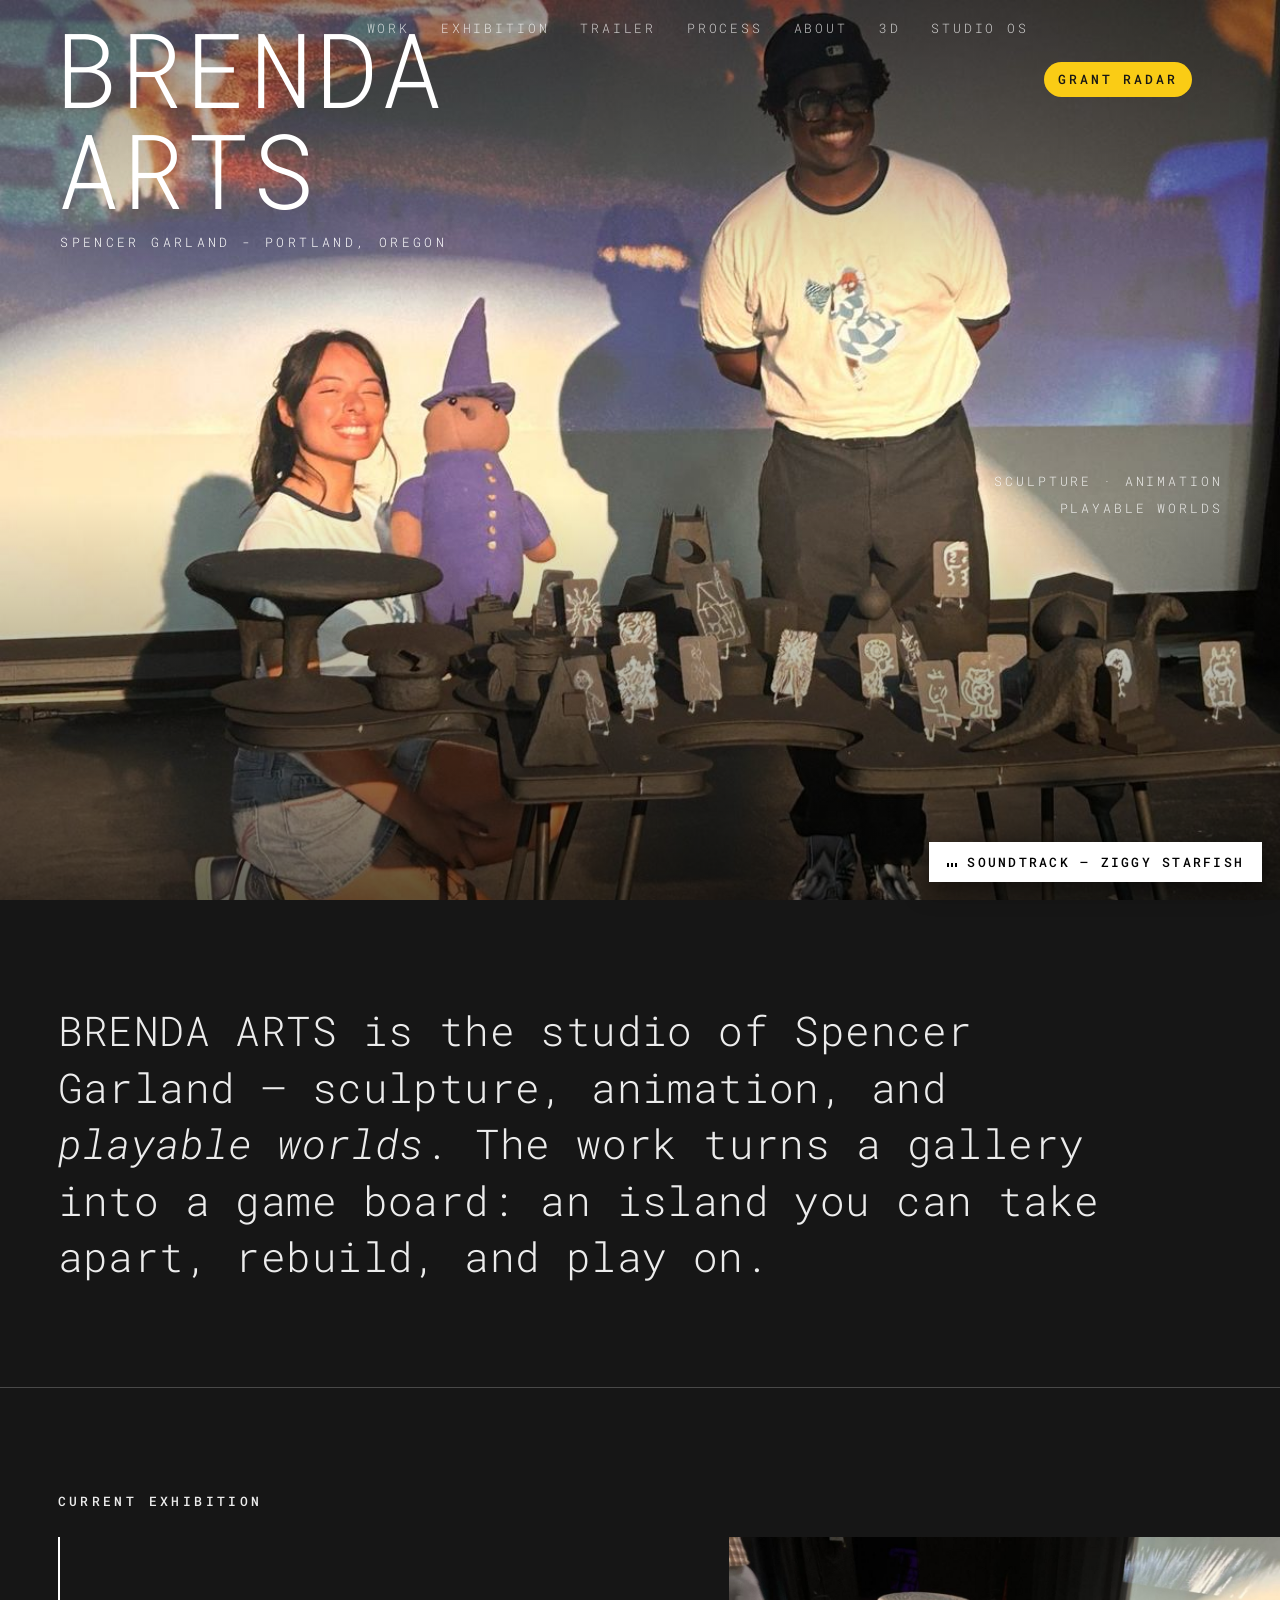
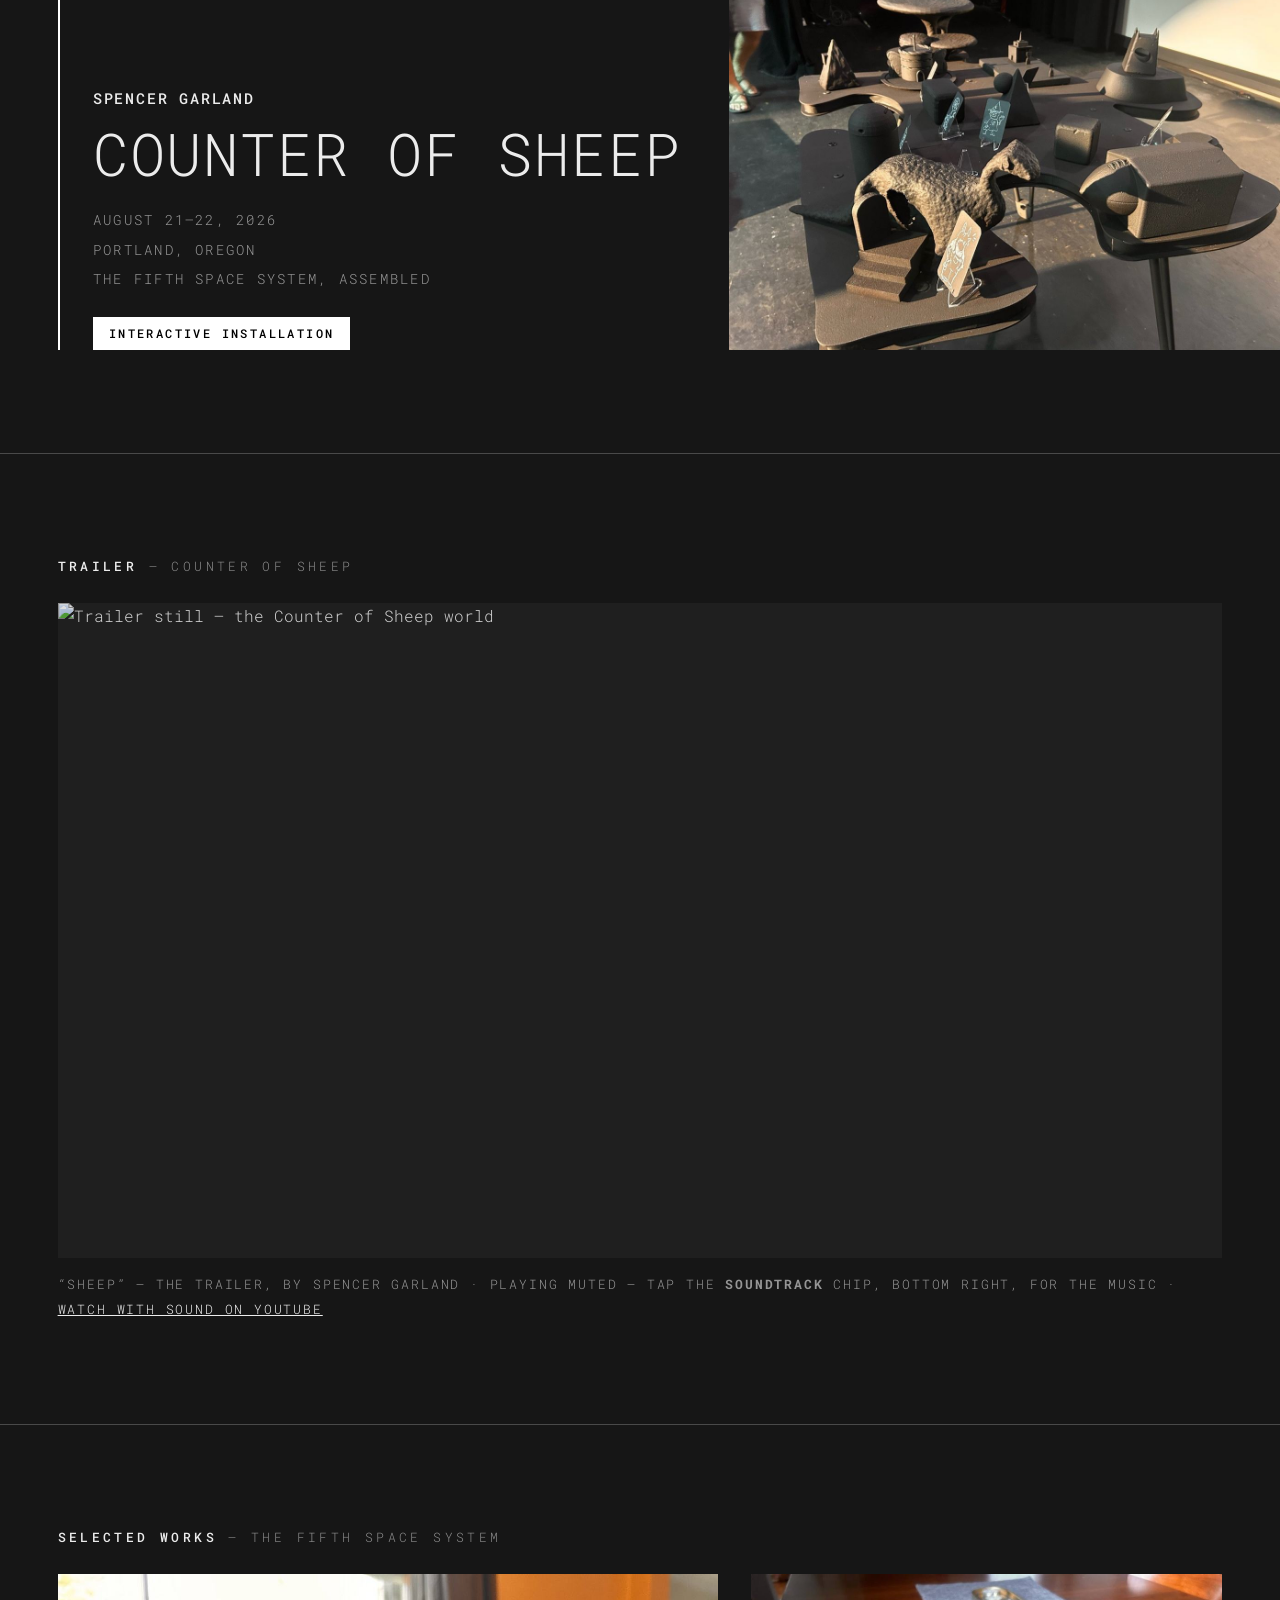
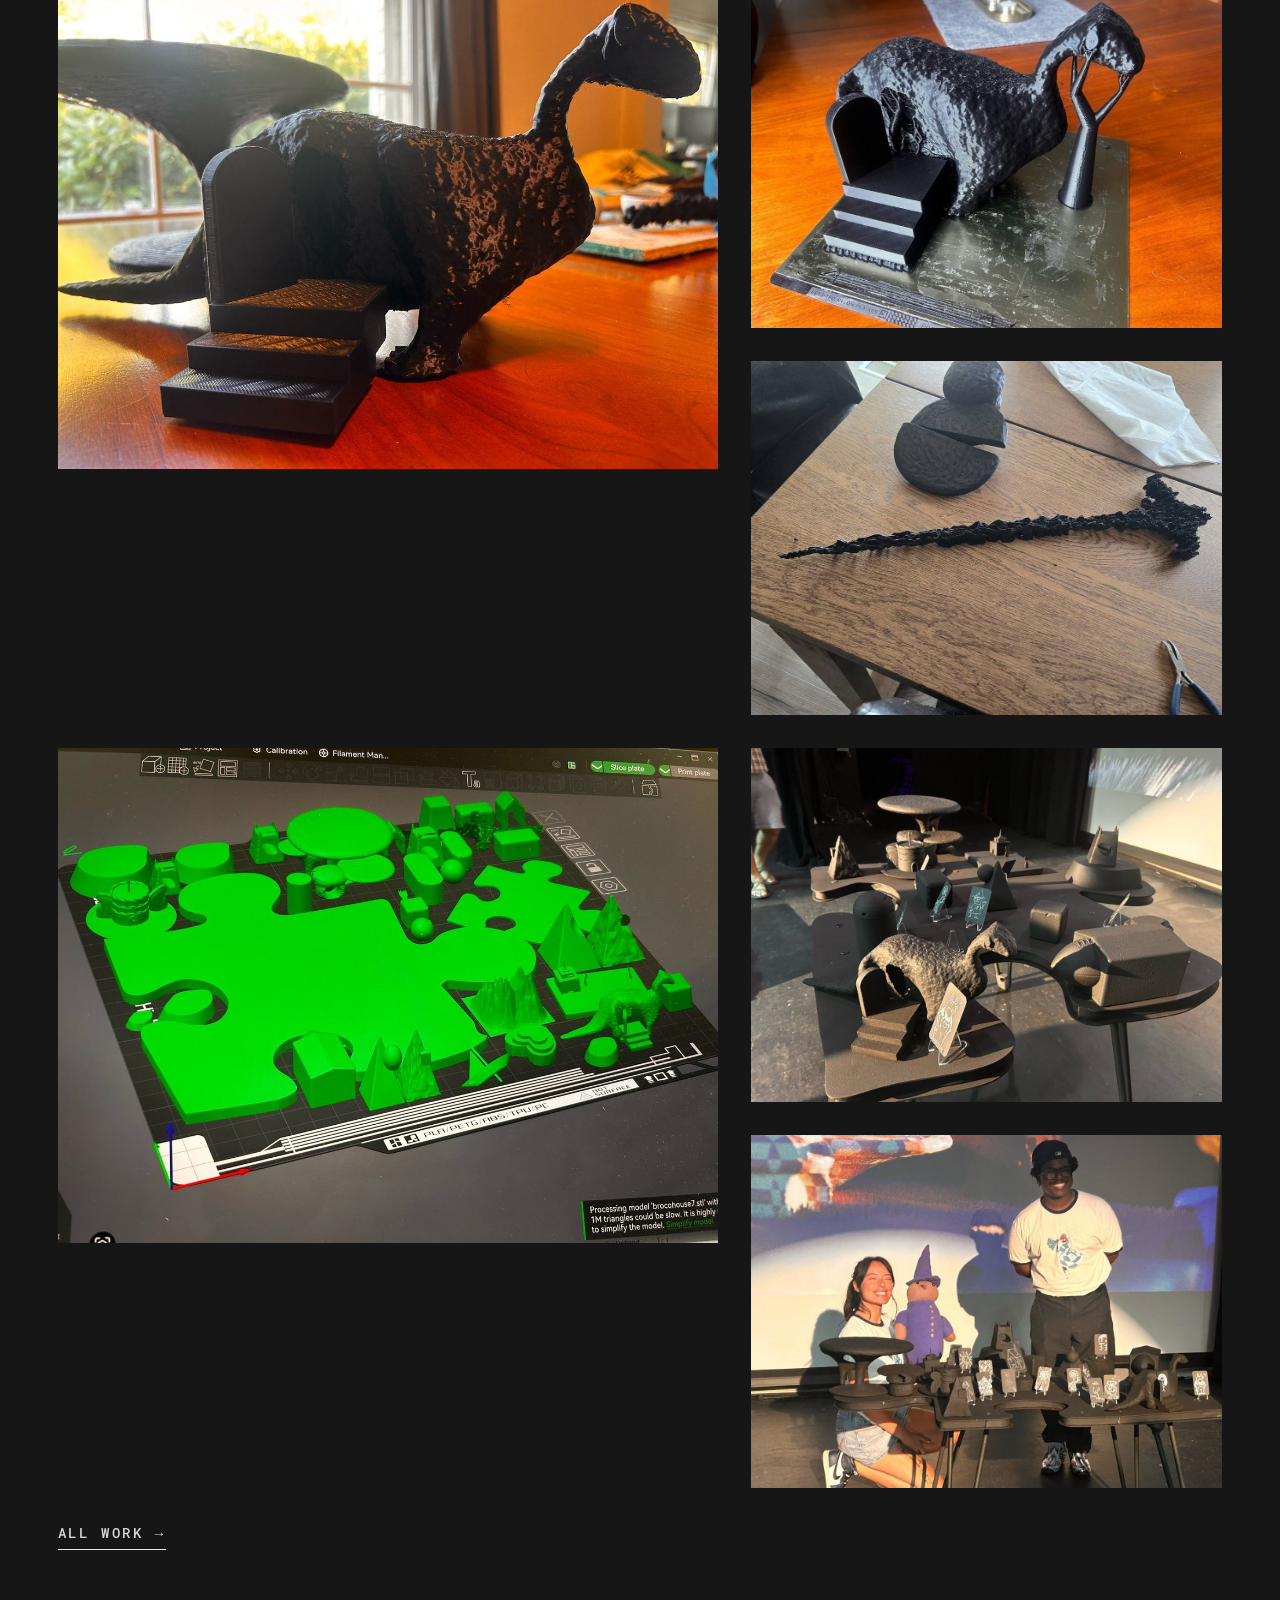
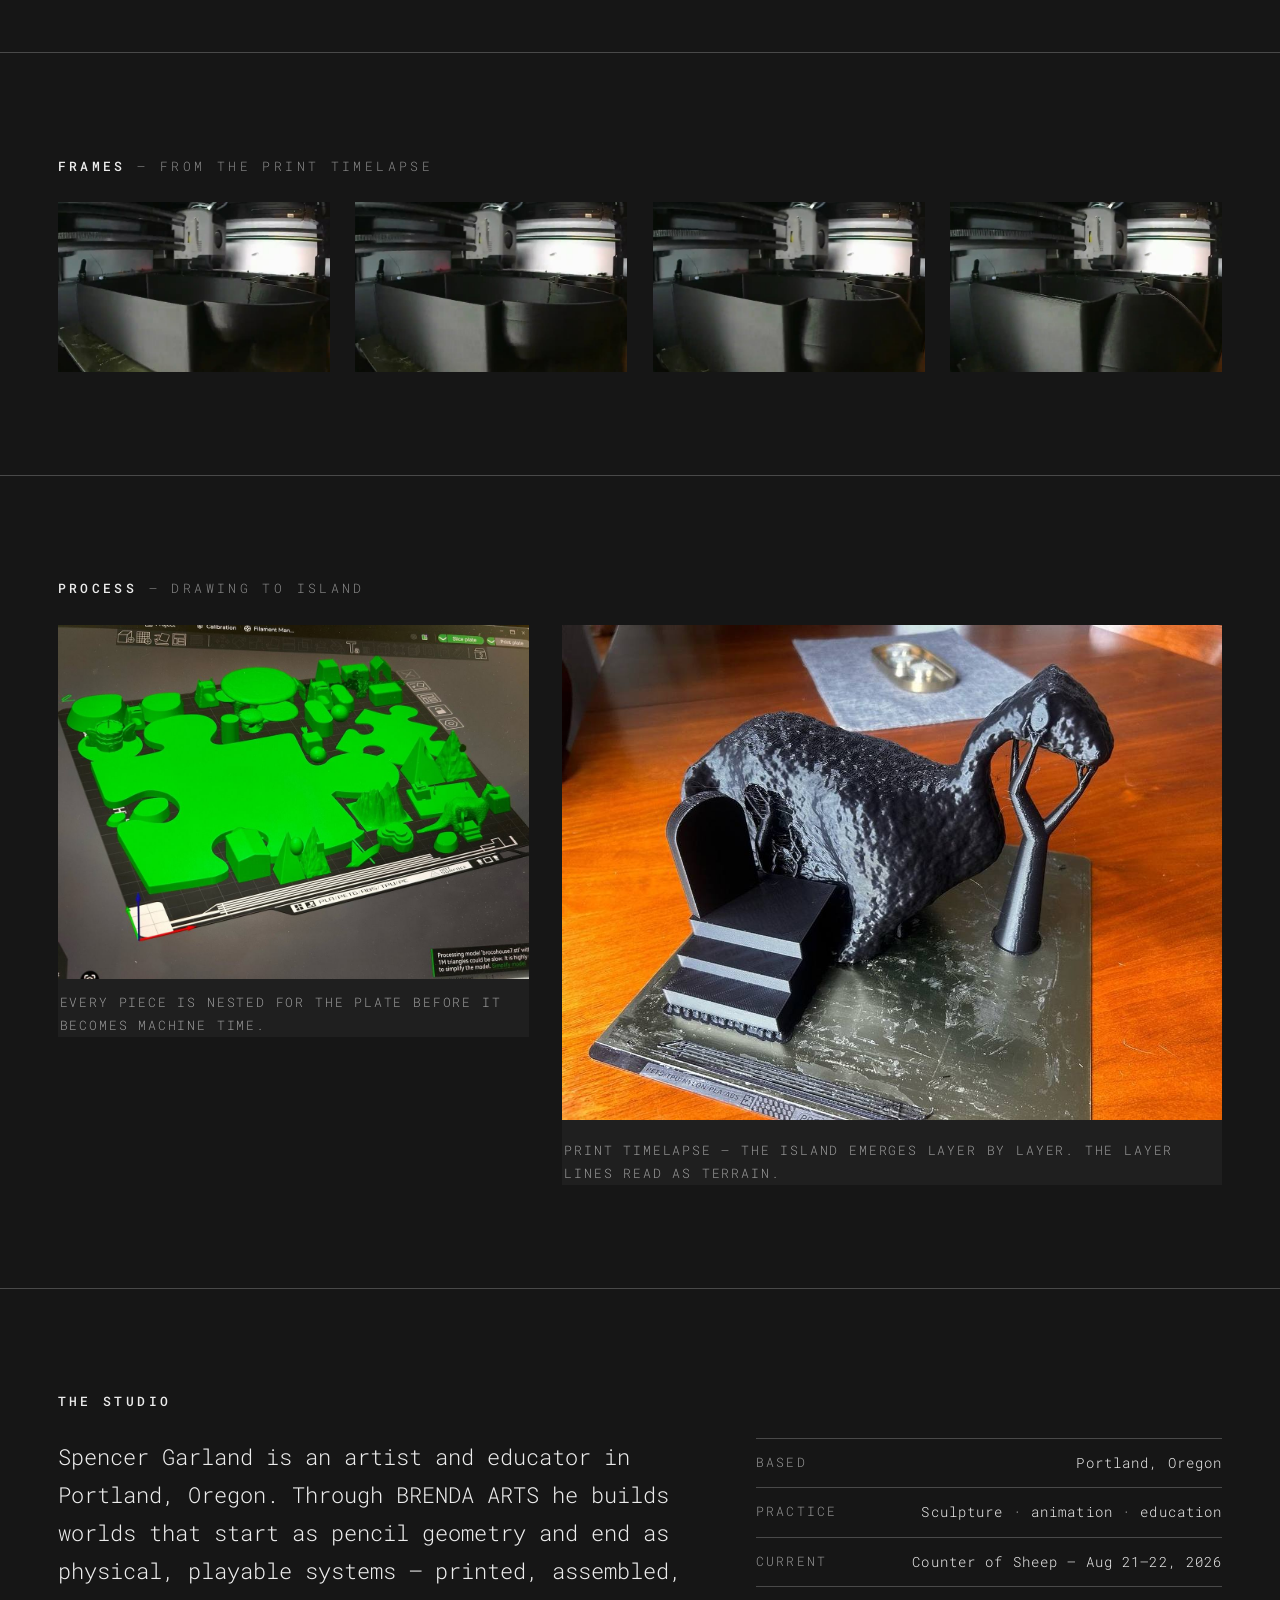
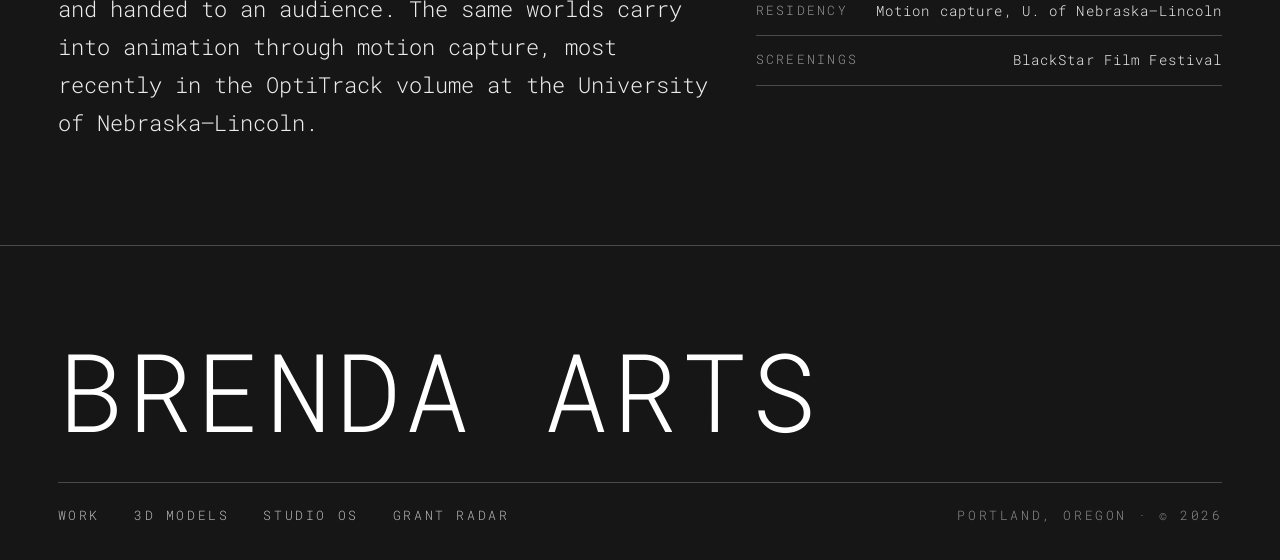
==== index.html @ a4347695 "BRENDA ARTS public site (built from brenda-arts grant-radar @ de24c44)" ====
<!doctype html>
<html lang="en">
<head>
<meta name="robots" content="noindex, nofollow" />
<meta charset="utf-8" />
<meta name="viewport" content="width=device-width, initial-scale=1, viewport-fit=cover" />
<title>BRENDA ARTS — Spencer Garland</title>
<meta name="description" content="BRENDA ARTS is the studio of Portland artist Spencer Garland — sculpture, animation, and playable worlds. Current exhibition: Counter of Sheep." />
<meta name="theme-color" content="#161616" />
<link rel="preconnect" href="https://fonts.googleapis.com" />
<link rel="preconnect" href="https://fonts.gstatic.com" crossorigin />
<link href="https://fonts.googleapis.com/css2?family=Roboto+Mono:wght@300;500&display=swap" rel="stylesheet" />
<style>
  :root{
    --bg:#161616; --panel:#1f1f1f; --ink:rgba(255,255,255,.92); --ink2:rgba(255,255,255,.55);
    --gray:#8a8a8a; --white:#fff;
    --rule:1px solid rgba(255,255,255,.22);
    --pad:clamp(20px,4.5vw,64px);
  }
  *{box-sizing:border-box;margin:0;padding:0}
  html{scroll-behavior:smooth;-webkit-text-size-adjust:100%}
  html,body{max-width:100%;overflow-x:hidden}
  body{background:var(--bg);color:var(--ink);
       font-family:"Roboto Mono",ui-monospace,SFMono-Regular,Menlo,monospace;font-weight:300;line-height:1.6;
       -webkit-font-smoothing:antialiased;overflow-wrap:break-word;
       animation:pagein .25s ease-in}
  @keyframes pagein{from{opacity:0}to{opacity:1}}
  ::selection{background:#fff;color:#000}
  img{display:block;max-width:100%}
  a{color:inherit}

  .skip{position:absolute;left:-999px;top:0;background:#fff;color:#000;padding:8px 14px;z-index:200}
  .skip:focus{left:8px;top:8px}

  /* ---- nav: links only, right-aligned (the masthead carries the name) ---- */
  nav{position:fixed;top:0;left:0;right:0;z-index:100;
      display:flex;align-items:baseline;justify-content:flex-end;gap:clamp(14px,2.4vw,34px);
      padding:18px var(--pad);color:#fff}
  nav a{color:#fff}
  nav a.lnk{font-size:13px;font-weight:300;letter-spacing:.22em;text-transform:uppercase;
            text-decoration:none;opacity:.75;transition:opacity .18s ease;
            mix-blend-mode:difference}
  nav a.lnk:hover{opacity:1}
  /* Grant Radar: the one yellow action — the radar app's highlighter yellow */
  nav a.cta{mix-blend-mode:normal;background:#facc15;color:#161616;font-weight:500;
            padding:7px 14px;opacity:1;align-self:center;border-radius:999px;
            transition:transform .18s ease,background .18s ease}
  nav a.cta:hover{transform:translateY(-1px);background:#ffd84d;opacity:1}
  @media (max-width:760px){ nav{flex-wrap:wrap;row-gap:8px;justify-content:flex-start} nav a.lnk{font-size:12px} }

  /* ---- hero ---- */
  .hero{position:relative;height:max(100svh,560px);overflow:hidden;background:#161616}
  .hero img{position:absolute;inset:0;width:100%;height:100%;object-fit:cover;object-position:center top}
  .hero::after{content:"";position:absolute;inset:0;
               background:linear-gradient(180deg,rgba(0,0,0,.42),transparent 34%,transparent 55%,rgba(0,0,0,.62))}
  .hero .mast{position:absolute;top:calc(clamp(20px,3.5vh,40px) - 6px);left:calc(clamp(12px,2vw,28px) + 1.5vw);z-index:2;color:#fff}
  .hero h1{font-weight:300;text-transform:uppercase;
           font-size:clamp(33px,8.1vw,129px);line-height:1;letter-spacing:.03em}
  .hero h1 span{display:block}
  .hero h1 span:nth-child(1){position:relative;left:10px;top:-10px}
  .hero h1 span:nth-child(2){position:relative;left:12px;top:-12px}
  .hero .kick{margin-top:11px;color:#fff;position:relative;left:1.2vw;top:-12px;
              font-size:13px;font-weight:300;letter-spacing:.26em;text-transform:uppercase}
  @media (max-width:760px){ .hero .mast{top:132px} }
  .hero .sub{position:absolute;right:var(--pad);left:calc(var(--pad) + 8vw);top:clamp(380px,52vh,640px);z-index:2;color:#fff;text-align:right;
             font-size:13px;font-weight:300;letter-spacing:.22em;text-transform:uppercase;opacity:.85;line-height:2.1}
  /* Brandon's layout pass (editor exports, baked Sep 23) - responsive:
       offsets converted to vw/vh so the arrangement scales with the
       window instead of freezing at the editing width. */
  @media (min-width:761px){
    /* Brandon pass #2 intent: one tight right-aligned cluster, no
       spread, no big gap. Natural flex packing — cannot overlap at
       any width. Literal per-link drag offsets would have converged
       the tabs into each other on screens narrower than the editing
       window, so the intent is expressed structurally instead. */
    nav a.lnk:nth-of-type(8){position:relative;top:44px;right:1.2vw;margin-right:1.2vw}
    nav{row-gap:10px}
  }

  main{display:block}
  section{padding:clamp(56px,8vw,110px) var(--pad);border-top:var(--rule)}
  section:first-of-type{border-top:none}
  .kicker{font-size:13px;font-weight:300;letter-spacing:.26em;text-transform:uppercase;color:var(--gray);margin-bottom:26px}
  .kicker b{color:var(--ink);font-weight:500}

  /* ---- statement ---- */
  .statement{max-width:1050px}
  p.statement{font-weight:300;
               font-size:clamp(23px,3.2vw,42px);line-height:1.38;letter-spacing:.01em;color:var(--ink)}
  .statement p em{font-style:normal;font-weight:500}

  /* ---- exhibition card: type left, image bleeding right, white spine ---- */
  .exh{display:grid;grid-template-columns:6fr 5fr;gap:clamp(24px,3.5vw,56px);
       border-left:2px solid #fff;padding-left:clamp(18px,2.6vw,40px);align-items:end}
  .exh .who{font-size:15px;font-weight:500;letter-spacing:.12em;text-transform:uppercase}
  .exh .ttl{font-weight:300;text-transform:uppercase;font-size:clamp(32px,4.6vw,66px);
            line-height:1.08;letter-spacing:.03em;margin:12px 0 20px}
  .exh .meta{font-size:14px;letter-spacing:.16em;text-transform:uppercase;color:var(--ink2);line-height:2.1}
  .exh .tag{display:inline-block;background:#fff;color:#000;font-size:12px;font-weight:500;
            letter-spacing:.2em;text-transform:uppercase;padding:7px 16px;margin-top:24px}
  .exh figure{margin-right:calc(-1 * var(--pad))}
  .exh img{width:100%;height:100%;max-height:520px;object-fit:cover}
  @media (max-width:840px){ .exh{grid-template-columns:1fr} .exh figure{margin-right:calc(-1 * var(--pad))} }

  /* ---- selected works: asymmetric editorial grid ---- */
  .works{display:grid;grid-template-columns:7fr 5fr;gap:clamp(18px,2.6vw,36px);align-items:start}
  .works .stack{display:grid;gap:clamp(18px,2.6vw,36px)}
  @media (max-width:840px){ .works{grid-template-columns:1fr} }
  .art{position:relative;overflow:hidden;background:var(--panel);cursor:pointer}
  .art img{width:100%;height:100%;object-fit:cover;transition:opacity .25s ease,transform .35s ease}
  .art .cap{position:absolute;inset:0;display:flex;flex-direction:column;justify-content:flex-end;
            padding:18px 20px;opacity:0;transition:opacity .25s ease;color:var(--ink)}
  .art .cap b{font-weight:500;font-size:16px;letter-spacing:.08em;text-transform:uppercase}
  .art .cap span{font-size:13px;letter-spacing:.18em;text-transform:uppercase;color:var(--ink2);margin-top:5px}
  .art:hover img{opacity:.18;transform:scale(1.015)}
  .art:hover .cap{opacity:1}
  .art:focus-visible{outline:1px solid #fff;outline-offset:3px}
  .more{display:inline-block;margin-top:34px;font-size:14px;font-weight:500;letter-spacing:.2em;
        text-transform:uppercase;text-decoration:none;border-bottom:1px solid #fff;padding-bottom:4px;
        transition:opacity .18s ease;opacity:.9}
  .more:hover{opacity:1}

  /* ---- scroll reveal ---- */
  [data-img-reveal]{opacity:0;transform:scale(1.02);transition:opacity .6s ease,transform .7s ease}
  [data-img-reveal].on{opacity:1;transform:scale(1)}

  /* ---- film frames strip ---- */
  .film{display:grid;grid-template-columns:repeat(4,1fr);gap:clamp(14px,2vw,26px)}
  .film .art{aspect-ratio:8/5}
  @media (max-width:840px){ .film{grid-template-columns:repeat(2,1fr)} }

  /* ---- process ---- */
  .proc{display:grid;grid-template-columns:5fr 7fr;gap:clamp(18px,2.6vw,36px);align-items:start}
  @media (max-width:840px){ .proc{grid-template-columns:1fr} }
  .proc figure{background:var(--panel)}
  .proc video,.proc img{width:100%;height:auto}
  .proc figcaption{font-size:13px;letter-spacing:.14em;text-transform:uppercase;color:var(--ink2);
                   padding:12px 2px 0;line-height:1.8}

  /* ---- about ---- */
  .about{display:grid;grid-template-columns:7fr 5fr;gap:clamp(24px,3.5vw,56px)}
  @media (max-width:840px){ .about{grid-template-columns:1fr} }
  .about .bio{font-weight:300;
              font-size:clamp(17px,1.7vw,22px);line-height:1.75;color:var(--ink)}
  .facts{list-style:none;border-top:var(--rule)}
  .facts li{display:flex;justify-content:space-between;gap:18px;padding:13px 0;border-bottom:var(--rule);
            font-size:14px;letter-spacing:.08em}
  .facts li span:first-child{color:var(--ink2);text-transform:uppercase;letter-spacing:.18em;font-size:12.5px}

  /* ---- footer ---- */
  footer{background:#161616;color:#fff;padding:clamp(48px,7vw,90px) var(--pad) 34px;border-top:var(--rule)}
  footer .big{font-weight:300;text-transform:uppercase;
              font-size:clamp(42px,8.5vw,132px);line-height:1;letter-spacing:.04em}
  footer .row{display:flex;flex-wrap:wrap;gap:14px 34px;margin-top:38px;padding-top:22px;
              border-top:1px solid rgba(255,255,255,.22);font-size:13px;letter-spacing:.2em;text-transform:uppercase}
  footer .row a{text-decoration:none;opacity:.7;transition:opacity .18s}
  footer .row a:hover{opacity:1}
  footer .row .r{margin-left:auto;opacity:.5}

  /* ---- trailer (YouTube, muted autoplay when in view) ---- */
  .yt{position:relative;aspect-ratio:16/9;background:var(--panel);overflow:hidden}
  .yt img{width:100%;height:100%;object-fit:cover;opacity:.85}
  .yt iframe{position:absolute;inset:0;width:100%;height:100%;border:0}
  .ytcap{font-size:13px;letter-spacing:.14em;text-transform:uppercase;color:var(--ink2);padding-top:14px;line-height:1.9}
  .ytcap a{color:var(--ink)}

  /* ---- soundtrack chip (official Spotify embed) ---- */
  .soundtrack{position:fixed;right:18px;bottom:18px;z-index:150;text-align:right}
  .soundtrack .pill{display:inline-flex;align-items:center;gap:10px;background:#fff;color:#000;border:0;cursor:pointer;
    font-family:"Roboto Mono",ui-monospace,monospace;font-weight:500;font-size:12.5px;letter-spacing:.18em;
    text-transform:uppercase;padding:12px 18px;box-shadow:0 6px 24px rgba(0,0,0,.55);transition:transform .18s ease}
  .soundtrack .pill:hover{transform:translateY(-2px)}
  .soundtrack .pill .eq{display:inline-flex;gap:2px;align-items:flex-end;height:10px}
  .soundtrack .pill .eq i{width:2px;height:4px;background:#000;animation:eq 1s ease-in-out infinite}
  .soundtrack .pill .eq i:nth-child(2){animation-delay:.2s}
  .soundtrack .pill .eq i:nth-child(3){animation-delay:.4s}
  @keyframes eq{0%,100%{height:3px}50%{height:10px}}
  .soundtrack .player{display:none;margin-top:10px;width:min(360px,calc(100vw - 36px))}
  .soundtrack.open .player{display:block}
  .soundtrack .player iframe{display:block;width:100%;height:152px;border:0;border-radius:12px}


</style>
</head>
<body>
<a class="skip" href="#main">Skip to content</a>

<nav aria-label="Main">
  <a class="lnk" href="assets.html">Work</a>
  <a class="lnk" href="#exhibition">Exhibition</a>
  <a class="lnk" href="#trailer">Trailer</a>
  <a class="lnk" href="#process">Process</a>
  <a class="lnk" href="#about">About</a>
  <a class="lnk" href="models.html">3D</a>
  <a class="lnk" href="studio-os.html">Studio OS</a>
  <a class="lnk cta" href="/radar/">Grant Radar</a>
</nav>

<header class="hero">
  <img src="assets/fifth-space-system-install.jpg" alt="Spencer Garland and a collaborator standing behind the Fifth Space System table at the Counter of Sheep exhibition" fetchpriority="high" />
  <div class="mast">
    <h1><span>BRENDA</span><span>ARTS</span></h1>
    <div class="kick">Spencer Garland - Portland, Oregon</div>
  </div>
  <div class="sub">Sculpture · Animation<br/>Playable Worlds</div>
</header>

<main id="main">

  <section aria-label="Statement">
    <p class="statement" style="max-width:1050px">BRENDA ARTS is the studio of Spencer Garland —
    sculpture, animation, and <em>playable worlds</em>. The work turns a gallery into a game board:
    an island you can take apart, rebuild, and play on.</p>
  </section>

  <section id="exhibition" aria-label="Current exhibition">
    <div class="kicker"><b>Current exhibition</b></div>
    <div class="exh">
      <div>
        <div class="who">Spencer Garland</div>
        <h2 class="ttl">Counter of Sheep</h2>
        <div class="meta">
          August 21–22, 2026<br/>
          Portland, Oregon<br/>
          The Fifth Space System, assembled
        </div>
        <span class="tag">Interactive installation</span>
      </div>
      <figure data-img-reveal>
        <img src="assets/fifth-space-table-overhead.jpg" alt="The Fifth Space System table seen from above — modular island pieces, houses, and a printed sheep figure" loading="lazy" />
      </figure>
    </div>
  </section>

  <section id="trailer" aria-label="Trailer">
    <div class="kicker"><b>Trailer</b> — Counter of Sheep</div>
    <figure class="yt" id="yt" data-yt="ADmbG-UqrEk">
      <img src="https://i.ytimg.com/vi/ADmbG-UqrEk/maxresdefault.jpg" alt="Trailer still — the Counter of Sheep world" loading="lazy" />
    </figure>
    <p class="ytcap">&ldquo;Sheep&rdquo; — the trailer, by Spencer Garland · playing muted —
      tap the <b>Soundtrack</b> chip, bottom right, for the music ·
      <a href="https://www.youtube.com/watch?v=ADmbG-UqrEk" target="_blank" rel="noopener">watch with sound on YouTube</a></p>
  </section>

  <section aria-label="Selected works">
    <div class="kicker"><b>Selected works</b> — the Fifth Space System</div>
    <div class="works">
      <figure class="art" data-img-reveal tabindex="0" role="button" aria-label="View Counter of Sheep figure larger" data-full="assets/counter-of-sheep-figure.jpg" data-cap="Counter of Sheep — figure|FDM print, studio">
        <img src="assets/counter-of-sheep-figure.jpg" alt="Large black printed sheep figure on a stepped base, on a studio table" loading="lazy" />
        <figcaption class="cap"><b>Counter of Sheep — figure</b><span>FDM print · studio</span></figcaption>
      </figure>
      <div class="stack">
        <figure class="art" data-img-reveal tabindex="0" role="button" aria-label="View sheep print close-up larger" data-full="assets/sheep-print-closeup.jpg" data-cap="Sheep — fresh off the bed|Contour topography in hand">
          <img src="assets/sheep-print-closeup.jpg" alt="Close-up of a freshly printed sheep figure held over the build plate" loading="lazy" />
          <figcaption class="cap"><b>Sheep — fresh off the bed</b><span>Contour topography in hand</span></figcaption>
        </figure>
        <figure class="art" data-img-reveal tabindex="0" role="button" aria-label="View snake and tiles larger" data-full="assets/studio-snake-and-tiles.jpg" data-cap="Snake and puzzle tiles|Work in progress, studio table">
          <img src="assets/studio-snake-and-tiles.jpg" alt="A long printed snake and two puzzle-piece tiles on a studio workbench" loading="lazy" />
          <figcaption class="cap"><b>Snake &amp; puzzle tiles</b><span>Work in progress · studio table</span></figcaption>
        </figure>
      </div>
      <figure class="art" data-img-reveal tabindex="0" role="button" aria-label="View slicer layout larger" data-full="assets/slicer-print-layout.jpg" data-cap="Nested for the plate|Slicer layout, Fifth Space System parts">
        <img src="assets/slicer-print-layout.jpg" alt="Slicer software laying out the Fifth Space System parts on a virtual print bed" loading="lazy" />
        <figcaption class="cap"><b>Nested for the plate</b><span>Slicer layout · Fifth Space System parts</span></figcaption>
      </figure>
      <div class="stack">
        <figure class="art" data-img-reveal tabindex="0" role="button" aria-label="View the island from above larger" data-full="assets/fifth-space-table-overhead.jpg" data-cap="The island, from above|Modular tiles, houses, and the sheep">
          <img src="assets/fifth-space-table-overhead.jpg" alt="Overhead view of the Fifth Space System table" loading="lazy" />
          <figcaption class="cap"><b>The island, from above</b><span>Modular tiles · houses · the sheep</span></figcaption>
        </figure>
        <figure class="art" data-img-reveal tabindex="0" role="button" aria-label="View the installation larger" data-full="assets/fifth-space-system-install.jpg" data-cap="Counter of Sheep — installed|The Fifth Space System, with the artists">
          <img src="assets/fifth-space-system-install.jpg" alt="Spencer Garland and a collaborator behind the assembled Fifth Space System table" loading="lazy" />
          <figcaption class="cap"><b>Counter of Sheep — installed</b><span>The Fifth Space System, with the artists</span></figcaption>
        </figure>
      </div>
    </div>
    <a class="more" href="assets.html">All work →</a>
  </section>

  <section class="filmsec" aria-label="From the print bed">
    <div class="kicker"><b>Frames</b> — from the print timelapse</div>
    <div class="film">
      <figure class="art" data-img-reveal tabindex="0" role="button" aria-label="View print frame one larger" data-full="assets/timelapse-still-01.jpg" data-cap="Layer 001|The print begins — first walls of the island">
        <img src="assets/timelapse-still-01.jpg" alt="Early frame of the print timelapse — the first walls of an island piece on the bed" loading="lazy" />
        <figcaption class="cap"><b>Layer 001</b><span>The print begins</span></figcaption>
      </figure>
      <figure class="art" data-img-reveal tabindex="0" role="button" aria-label="View print frame two larger" data-full="assets/timelapse-still-03.jpg" data-cap="Walls up|The piece gains height, layer by layer">
        <img src="assets/timelapse-still-03.jpg" alt="Mid-print frame — walls of the piece rising on the print bed" loading="lazy" />
        <figcaption class="cap"><b>Walls up</b><span>Layer by layer</span></figcaption>
      </figure>
      <figure class="art" data-img-reveal tabindex="0" role="button" aria-label="View print frame three larger" data-full="assets/timelapse-still-05.jpg" data-cap="Terrain forms|Layer lines read as topography">
        <img src="assets/timelapse-still-05.jpg" alt="Later print frame — the piece's contours emerging as terrain" loading="lazy" />
        <figcaption class="cap"><b>Terrain forms</b><span>Contour as topography</span></figcaption>
      </figure>
      <figure class="art" data-img-reveal tabindex="0" role="button" aria-label="View print frame four larger" data-full="assets/timelapse-still-07.jpg" data-cap="Nearly there|The piece approaches full height">
        <img src="assets/timelapse-still-07.jpg" alt="Final print frame — the piece at nearly full height on the bed" loading="lazy" />
        <figcaption class="cap"><b>Nearly there</b><span>Full height</span></figcaption>
      </figure>
    </div>
  </section>

  <section id="process" aria-label="Process">
    <div class="kicker"><b>Process</b> — drawing to island</div>
    <div class="proc">
      <figure data-img-reveal>
        <img src="assets/slicer-print-layout.jpg" alt="Slicer software laying out the Fifth Space System parts on a virtual print bed" loading="lazy" />
        <figcaption>Every piece is nested for the plate before it becomes machine time.</figcaption>
      </figure>
      <figure data-img-reveal>
        <video src="assets/print-timelapse.mp4" poster="assets/sheep-print-closeup.jpg" autoplay muted loop playsinline preload="metadata"></video>
        <figcaption>Print timelapse — the island emerges layer by layer. The layer lines read as terrain.</figcaption>
      </figure>
    </div>
  </section>

  <section id="about" aria-label="About">
    <div class="kicker"><b>The studio</b></div>
    <div class="about">
      <p class="bio">Spencer Garland is an artist and educator in Portland, Oregon. Through BRENDA ARTS
      he builds worlds that start as pencil geometry and end as physical, playable systems — printed,
      assembled, and handed to an audience. The same worlds carry into animation through motion
      capture, most recently in the OptiTrack volume at the University of Nebraska–Lincoln.</p>
      <ul class="facts">
        <li><span>Based</span><span>Portland, Oregon</span></li>
        <li><span>Practice</span><span>Sculpture · animation · education</span></li>
        <li><span>Current</span><span>Counter of Sheep — Aug 21–22, 2026</span></li>
        <li><span>Residency</span><span>Motion capture, U. of Nebraska–Lincoln</span></li>
        <li><span>Screenings</span><span>BlackStar Film Festival</span></li>
      </ul>
    </div>
  </section>

</main>

<footer>
  <div class="big">BRENDA ARTS</div>
  <div class="row">
    <a href="assets.html">Work</a>
    <a href="models.html">3D models</a>
    <a href="studio-os.html">Studio OS</a>
    <a href="/radar/">Grant Radar</a>
    <span class="r">Portland, Oregon · © 2026</span>
  </div>
</footer>

<div class="soundtrack" id="soundtrack">
  <button class="pill" id="soundtrack-pill" type="button" aria-expanded="false" aria-controls="soundtrack-player">
    <span class="eq" aria-hidden="true"><i></i><i></i><i></i></span>
    Soundtrack — Ziggy Starfish
  </button>
  <div class="player" id="soundtrack-player"></div>
</div>


<script>
/* scroll-driven reveals */
const io = new IntersectionObserver((es) => {
  for (const e of es) if (e.isIntersecting) { e.target.classList.add('on'); io.unobserve(e.target); }
}, { threshold: 0.12 });
document.querySelectorAll('[data-img-reveal]').forEach((el) => io.observe(el));

/* tap a work to see it large */
const lb = document.createElement('div');
lb.style.cssText = 'position:fixed;inset:0;z-index:300;background:rgba(0,0,0,.94);display:none;align-items:center;justify-content:center;cursor:zoom-out;padding:5vh 4vw';
const lbImg = document.createElement('img');
lbImg.style.cssText = 'max-width:100%;max-height:100%;object-fit:contain';
lb.appendChild(lbImg);
document.body.appendChild(lb);
function closeLb(){ lb.style.display = 'none'; document.body.style.overflow = ''; }
lb.addEventListener('click', closeLb);
addEventListener('keydown', (e) => { if (e.key === 'Escape') closeLb(); });
document.querySelectorAll('.art').forEach((fig) => {
  const open = () => {
    lbImg.src = fig.dataset.full;
    lbImg.alt = fig.querySelector('img').alt;
    lb.style.display = 'flex';
    document.body.style.overflow = 'hidden';
  };
  fig.addEventListener('click', open);
  fig.addEventListener('keydown', (e) => { if (e.key === 'Enter' || e.key === ' ') { e.preventDefault(); open(); } });
});

/* trailer: the trailer runs muted in place — browsers allow muted autoplay,
   so it plays itself when scrolled into view. The voiceover stays available
   through the YouTube controls or the link below; music lives in the
   Soundtrack chip. */
const ytFig = document.getElementById('yt');
if (ytFig) {
  const ytIo = new IntersectionObserver((es) => {
    for (const e of es) if (e.isIntersecting) {
      const id = ytFig.dataset.yt;
      ytFig.insertAdjacentHTML('beforeend',
        '<iframe src="https://www.youtube-nocookie.com/embed/' + id +
        '?autoplay=1&mute=1&loop=1&playlist=' + id + '&rel=0&modestbranding=1" ' +
        'title="Counter of Sheep — trailer (muted loop)" style="position:absolute;inset:0" ' +
        'allow="accelerometer; autoplay; clipboard-write; encrypted-media; gyroscope; picture-in-picture; web-share" allowfullscreen></iframe>');
      ytIo.unobserve(ytFig);
    }
  }, { threshold: 0.3 });
  ytIo.observe(ytFig);
}

/* soundtrack: expand the pill into the official Spotify embed.
   Visitors press play inside the embed — browsers do not let a page
   start audio on its own before any interaction. */
const st = document.getElementById('soundtrack');
const stBtn = document.getElementById('soundtrack-pill');
const stPlayer = document.getElementById('soundtrack-player');
stBtn.addEventListener('click', () => {
  const open = st.classList.toggle('open');
  stBtn.setAttribute('aria-expanded', String(open));
  if (open && !stPlayer.firstChild) {
    stPlayer.innerHTML = '<iframe title="Spotify — Ziggy Starfish (Anxiety Raps) by Open Mike Eagle" ' +
      'src="https://open.spotify.com/embed/track/51rJyLJEFY5jS4b4z50ISN?utm_source=generator&theme=0" ' +
      'loading="lazy" allow="autoplay; clipboard-write; encrypted-media; fullscreen; picture-in-picture"></iframe>';
  }
});

</script>
</body>
</html>
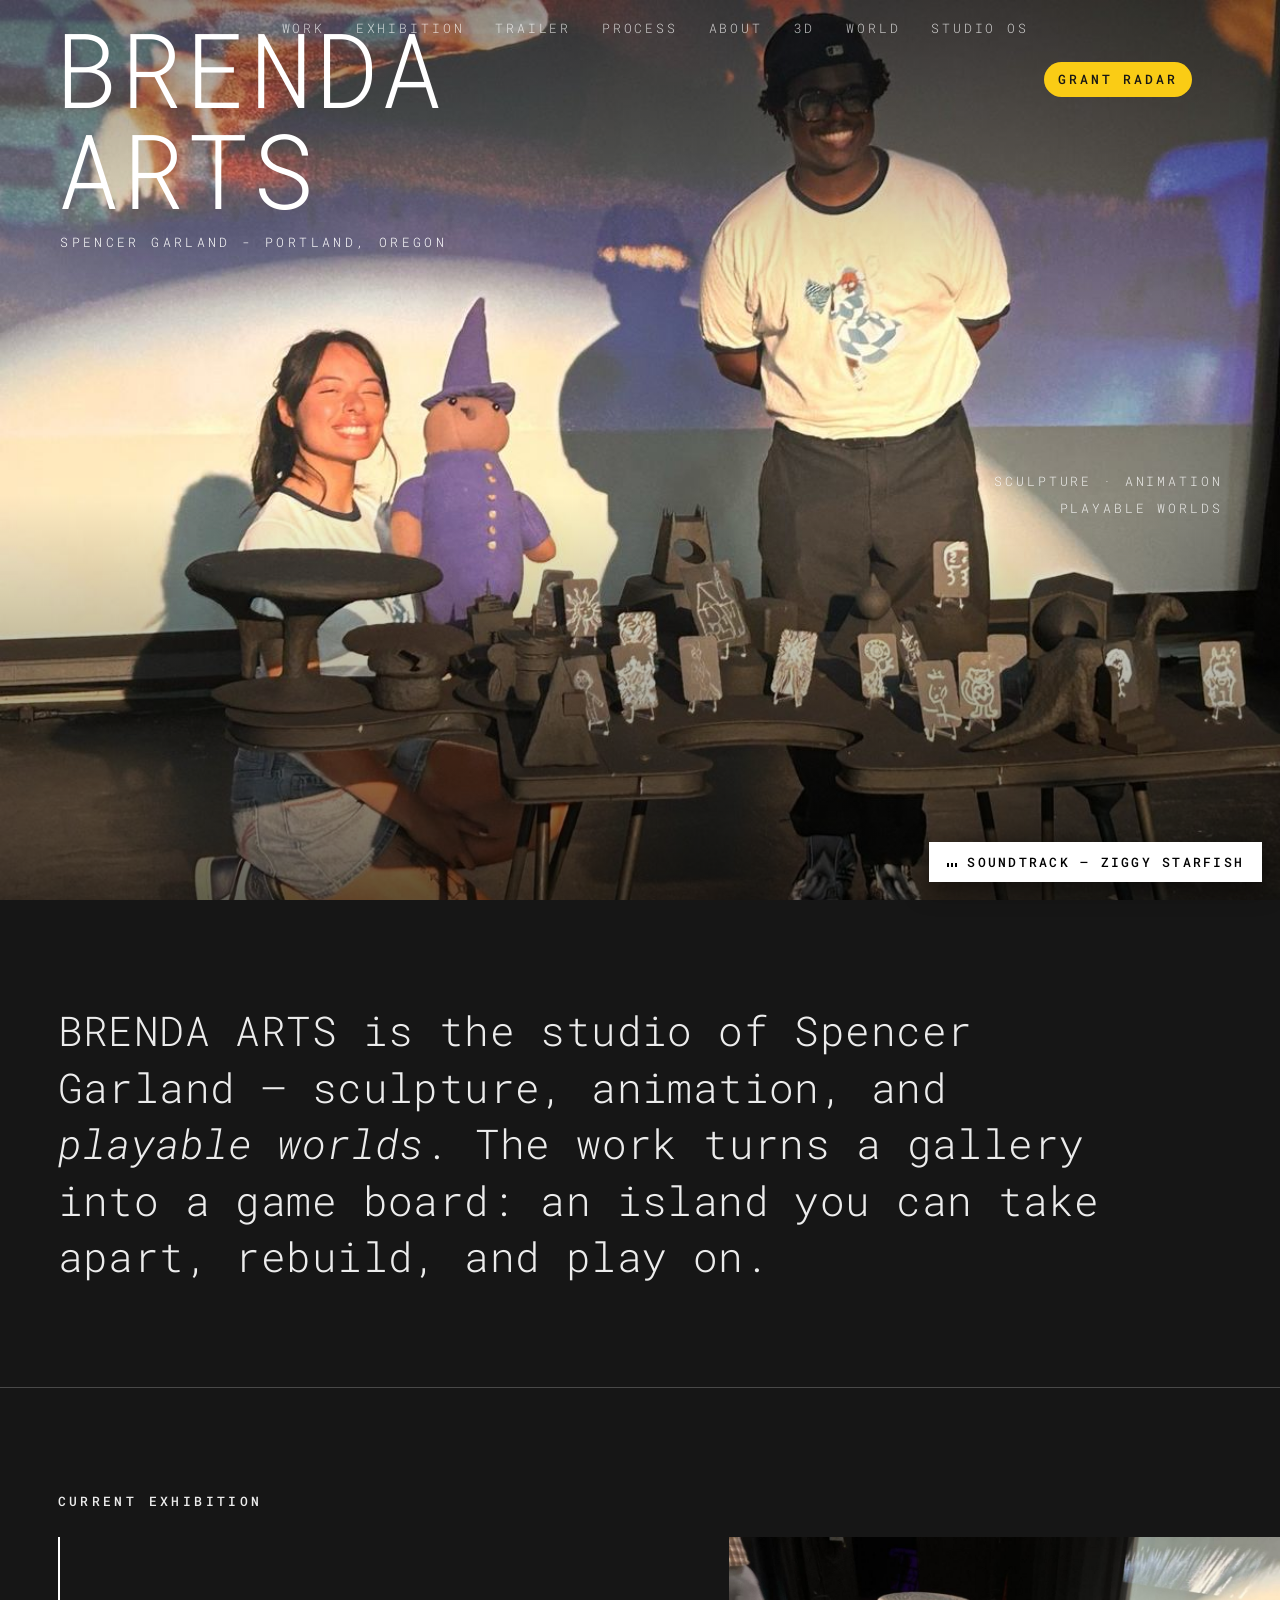
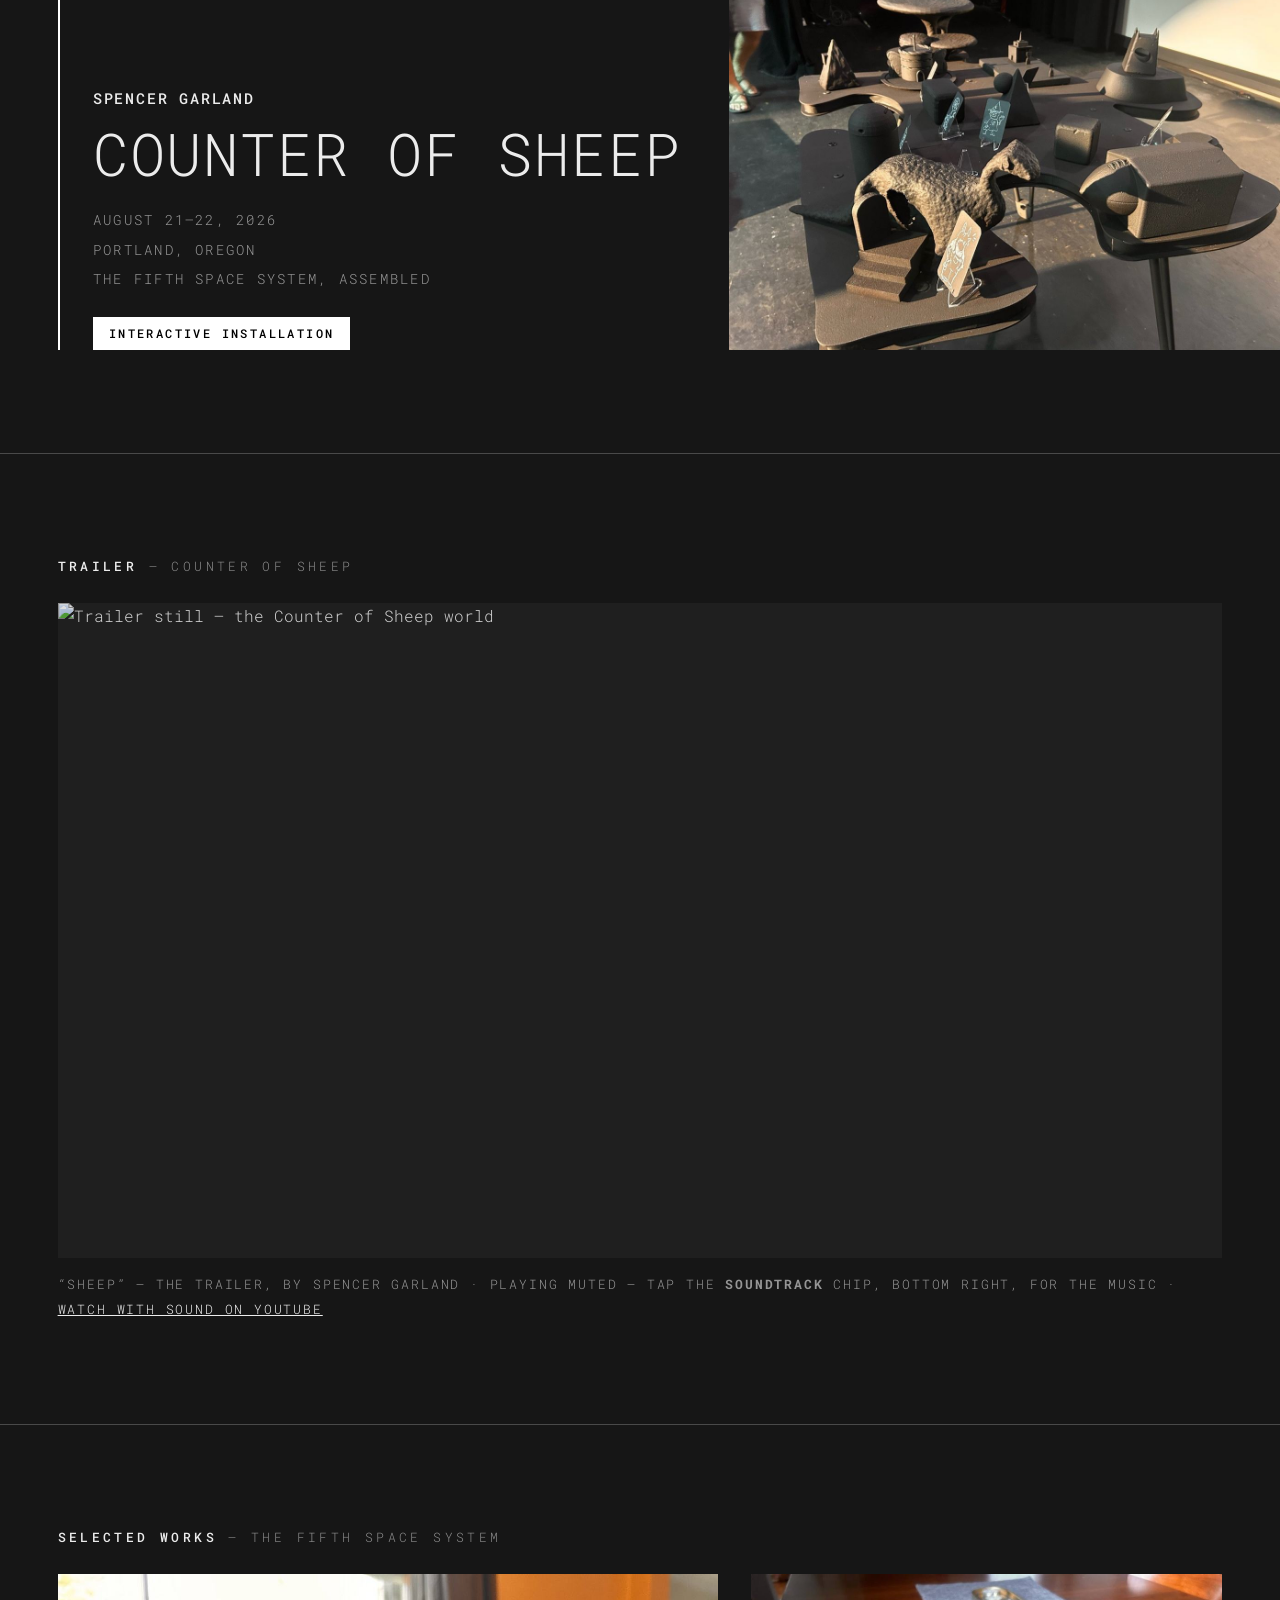
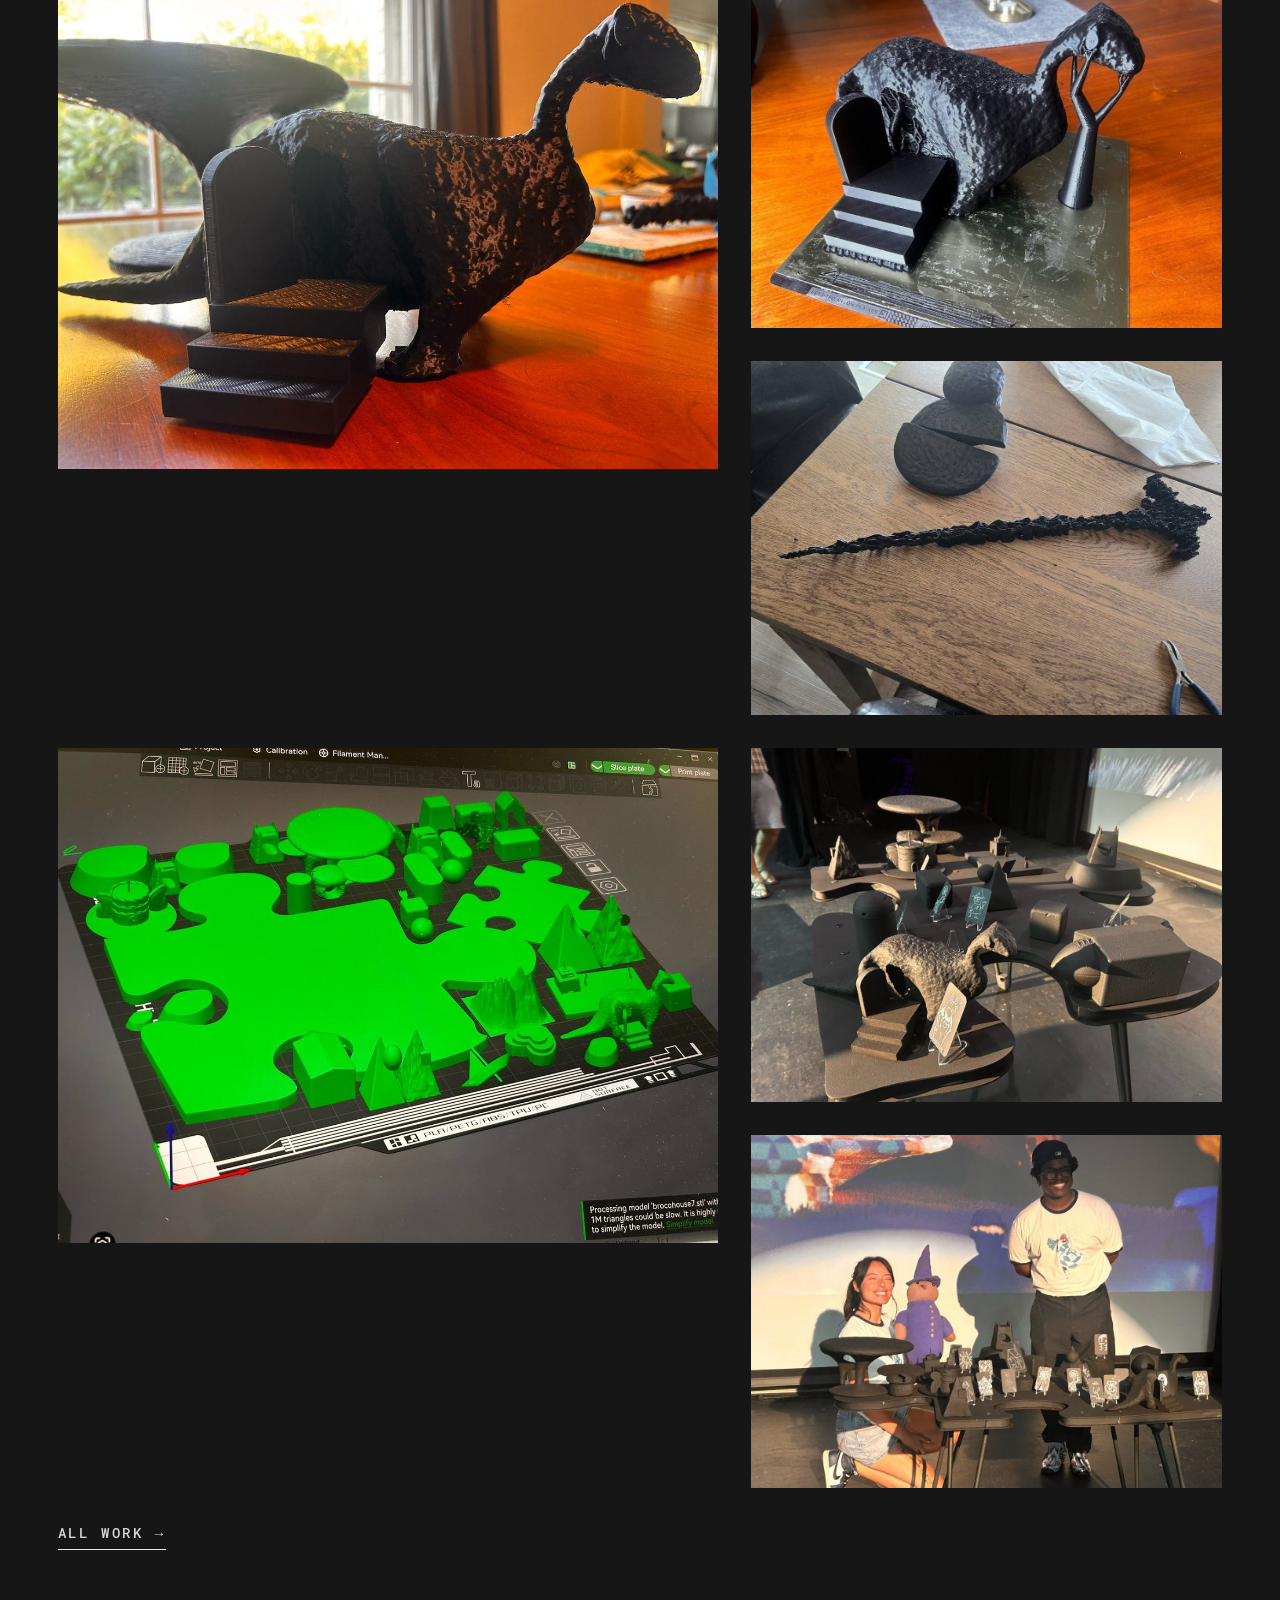
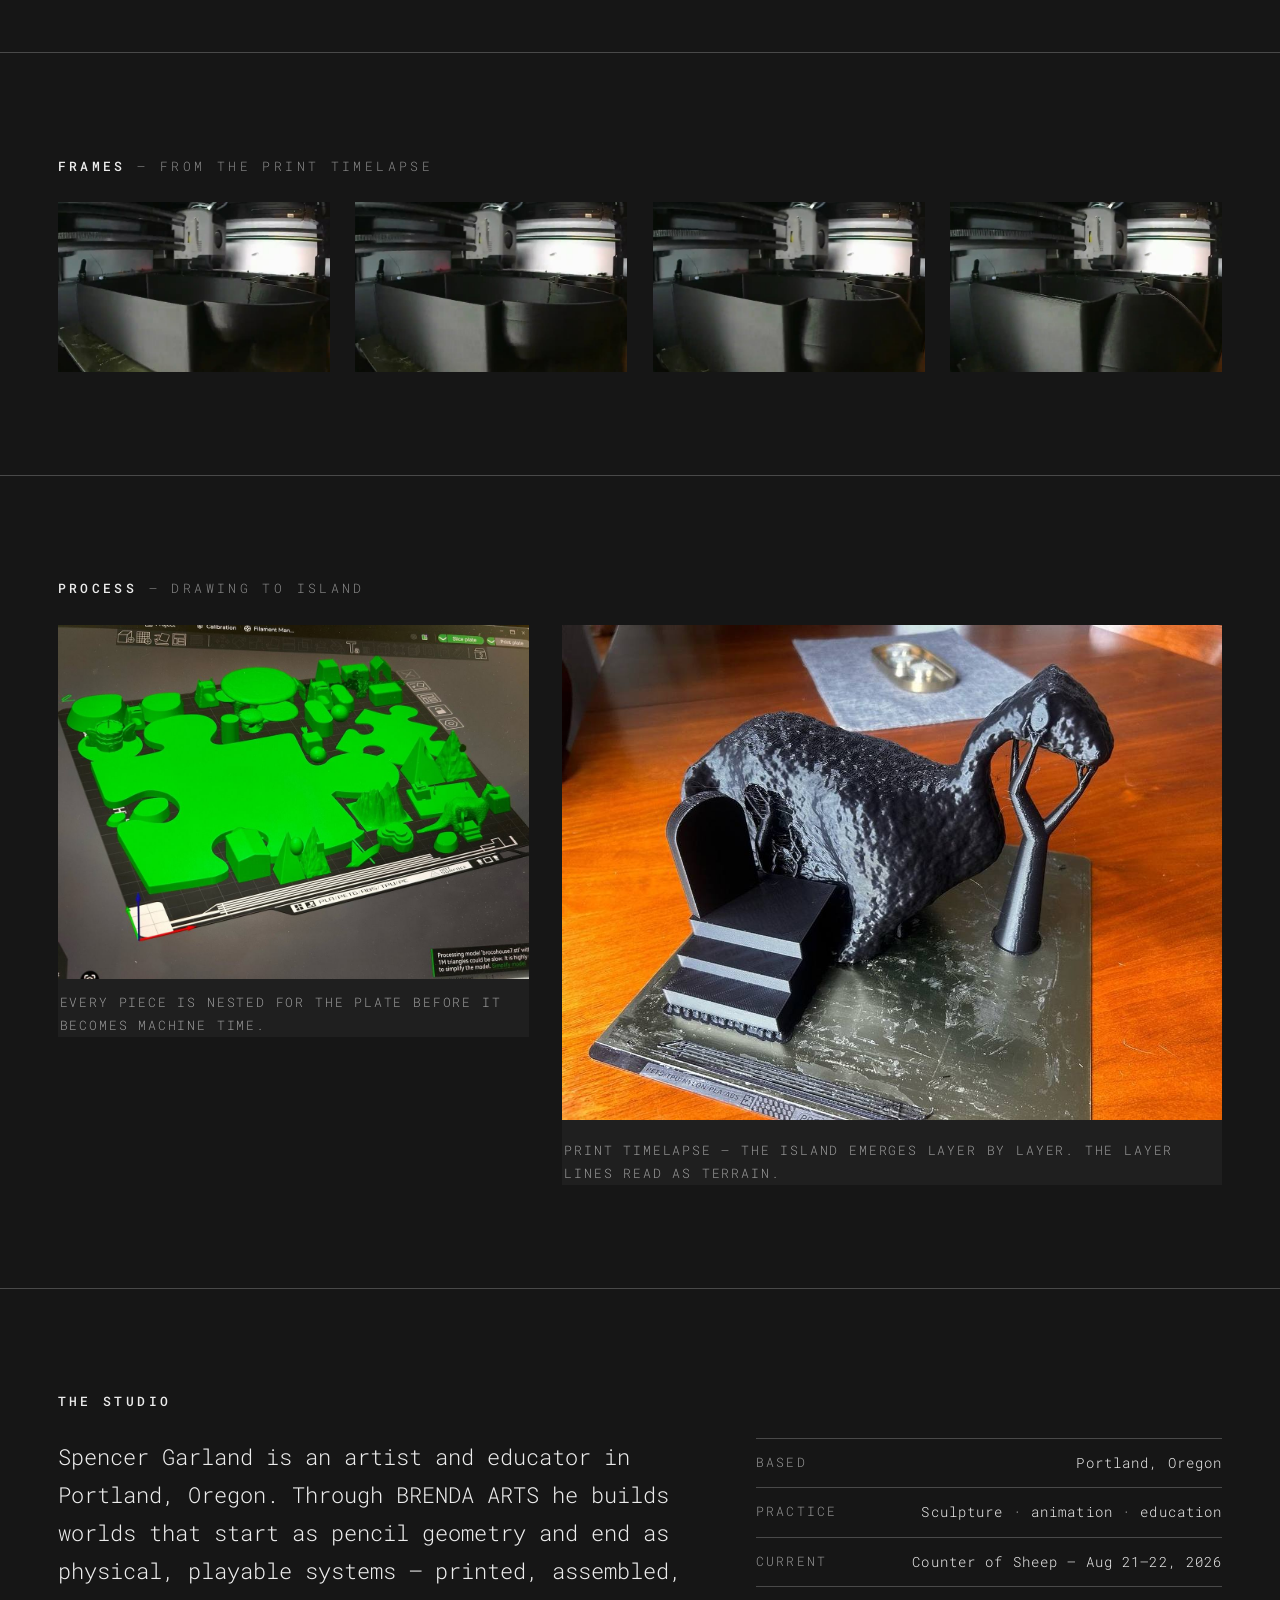
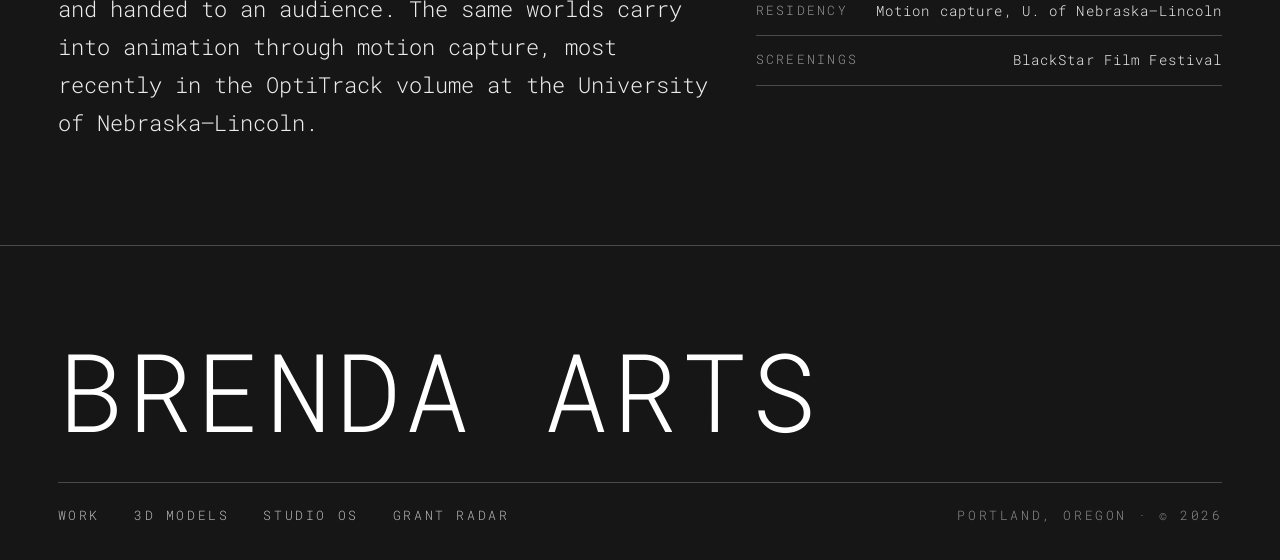
==== commit 4e1660fc: "World hunt: interactive chapter globe + app preview (from brenda-arts @ b3525ee)" ====
--- a/index.html
+++ b/index.html
@@ -73,7 +73,7 @@
        any width. Literal per-link drag offsets would have converged
        the tabs into each other on screens narrower than the editing
        window, so the intent is expressed structurally instead. */
-    nav a.lnk:nth-of-type(8){position:relative;top:44px;right:1.2vw;margin-right:1.2vw}
+    nav a.lnk:nth-of-type(9){position:relative;top:44px;right:1.2vw;margin-right:1.2vw}
     nav{row-gap:10px}
   }
 
@@ -192,6 +192,7 @@
   <a class="lnk" href="#process">Process</a>
   <a class="lnk" href="#about">About</a>
   <a class="lnk" href="models.html">3D</a>
+  <a class="lnk" href="world.html">World</a>
   <a class="lnk" href="studio-os.html">Studio OS</a>
   <a class="lnk cta" href="/radar/">Grant Radar</a>
 </nav>
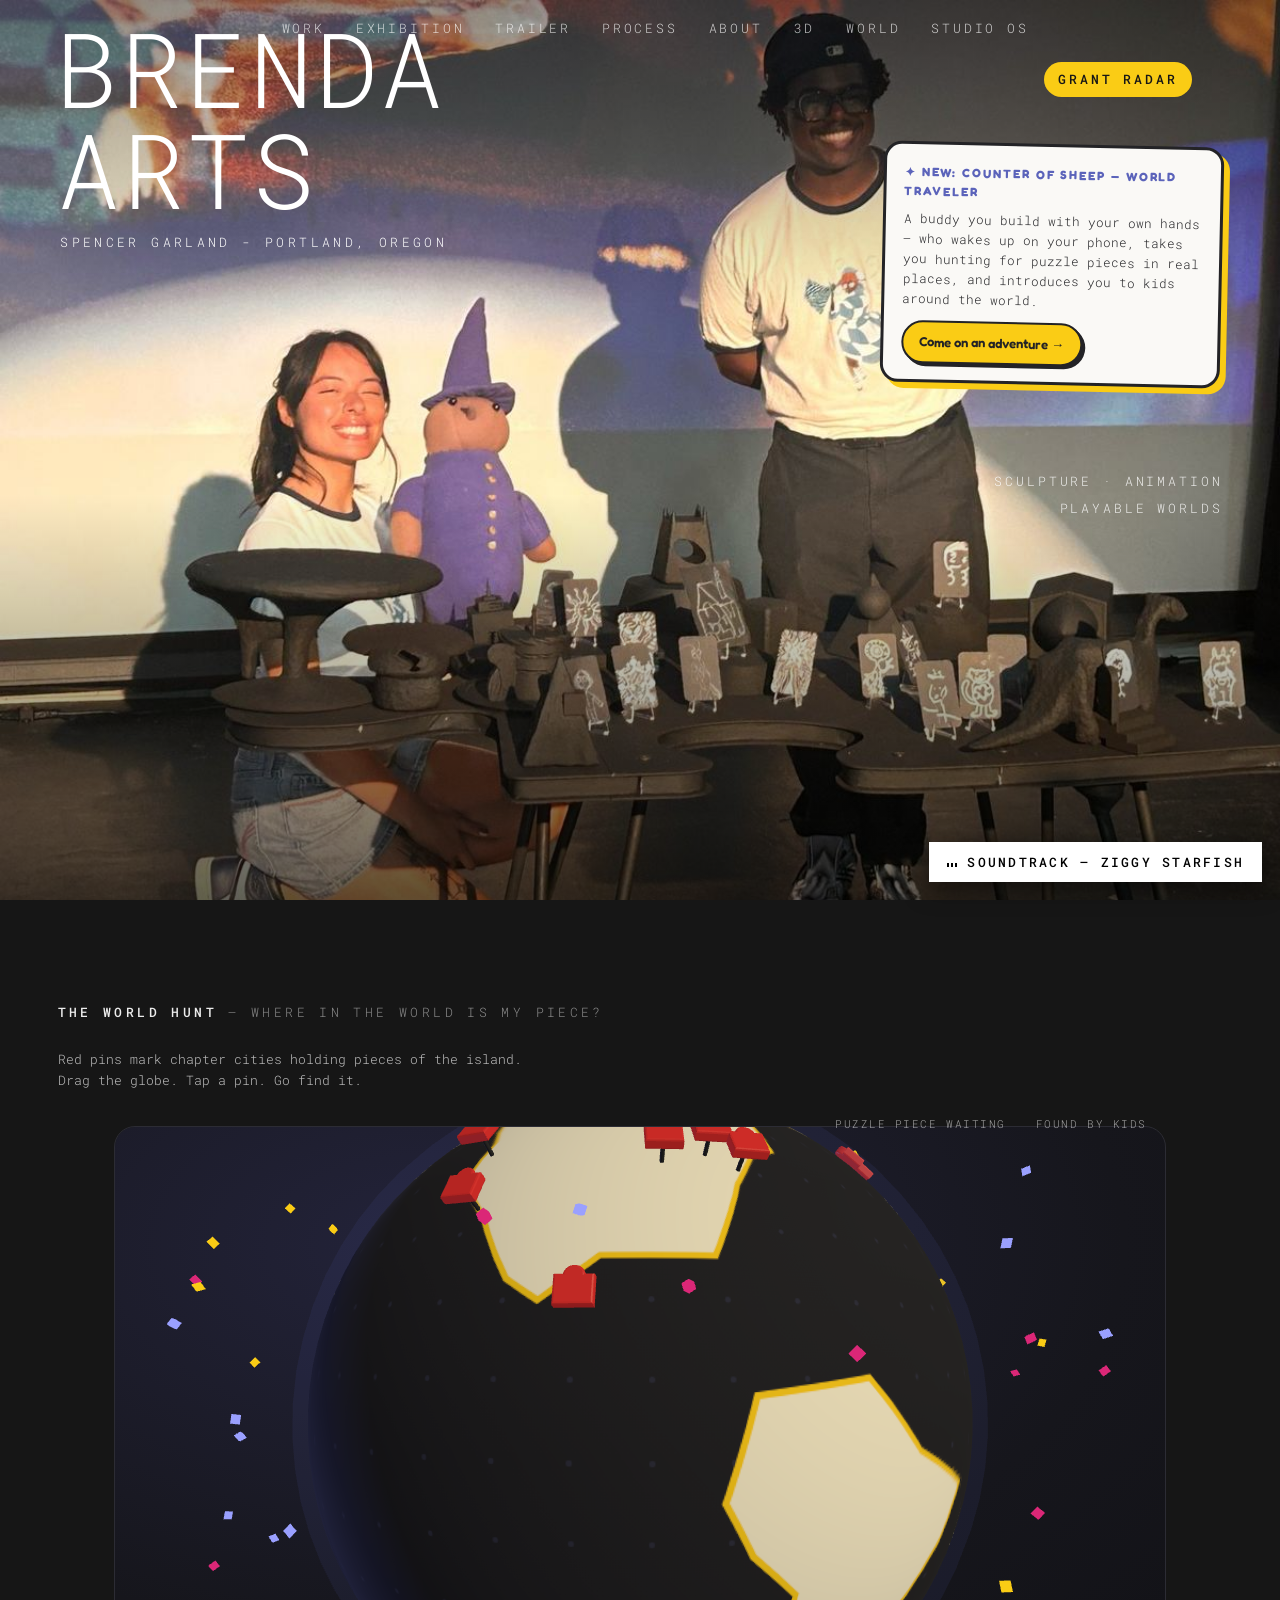
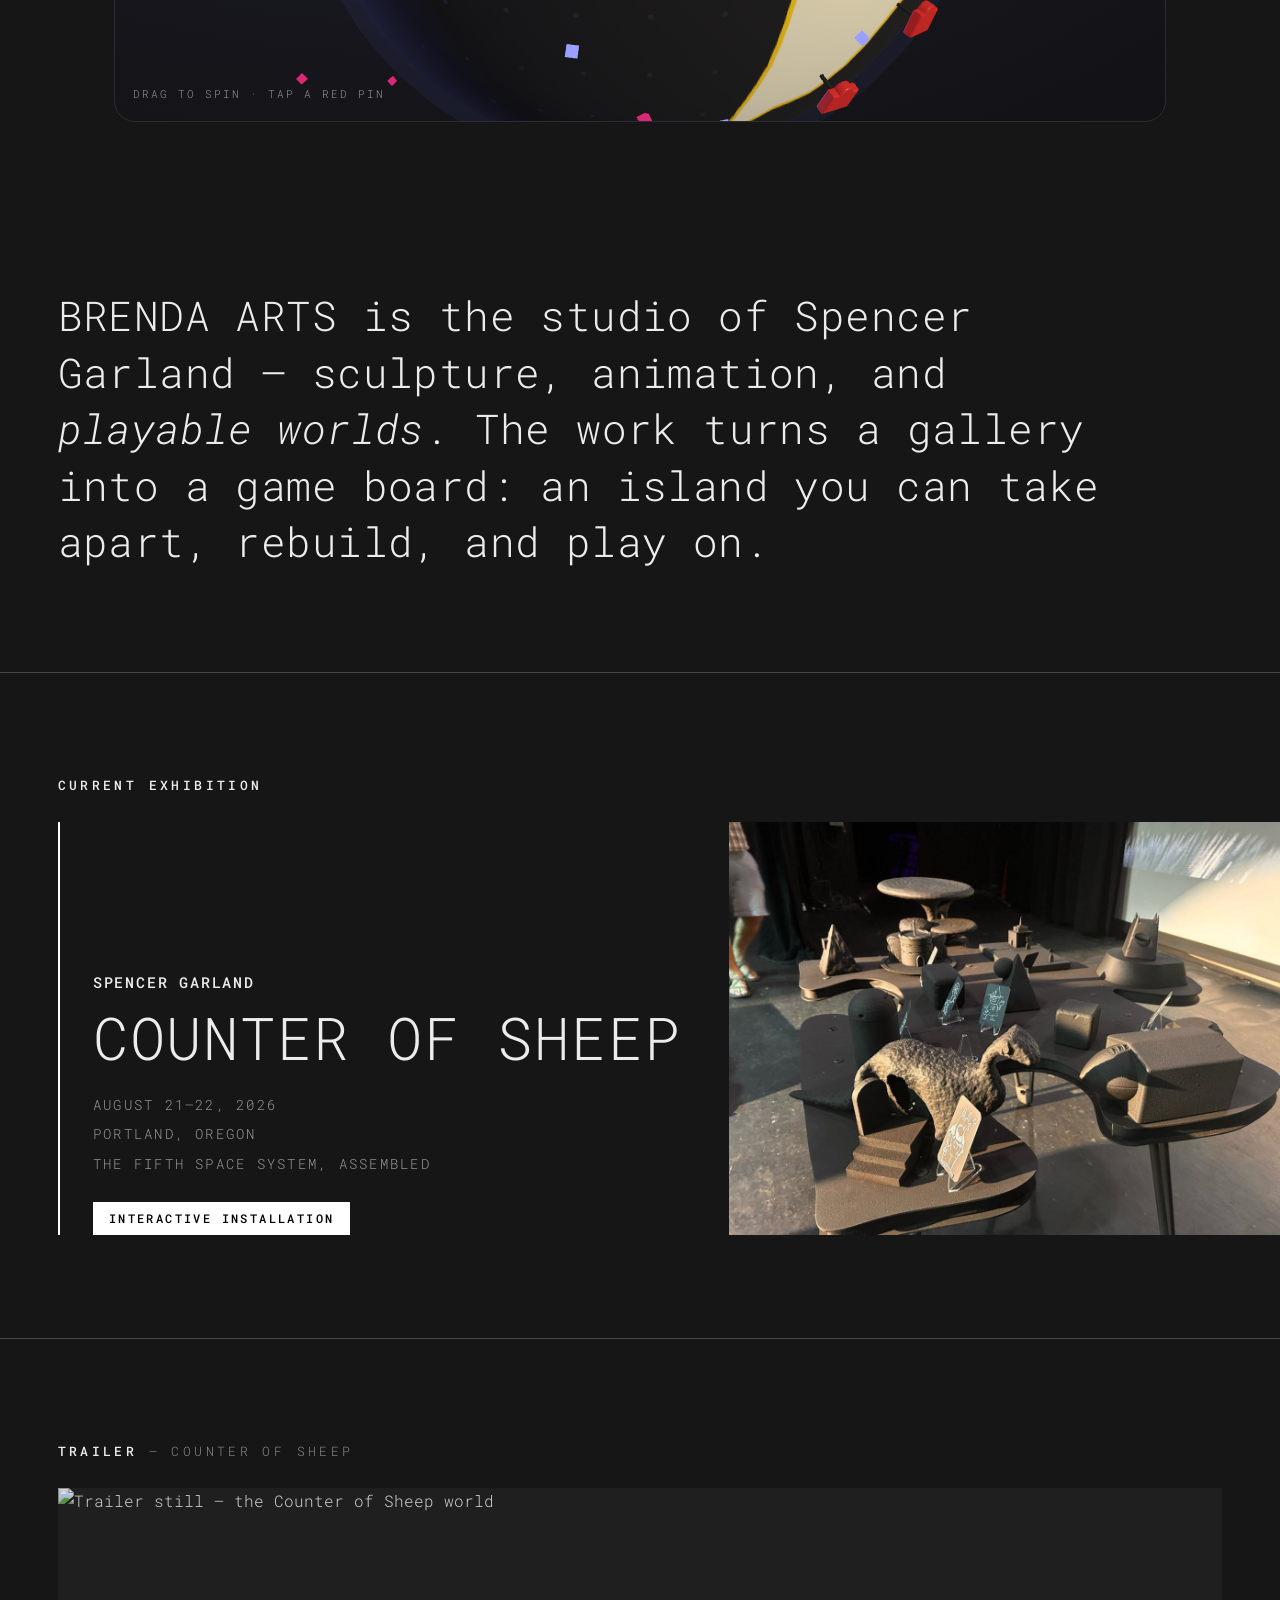
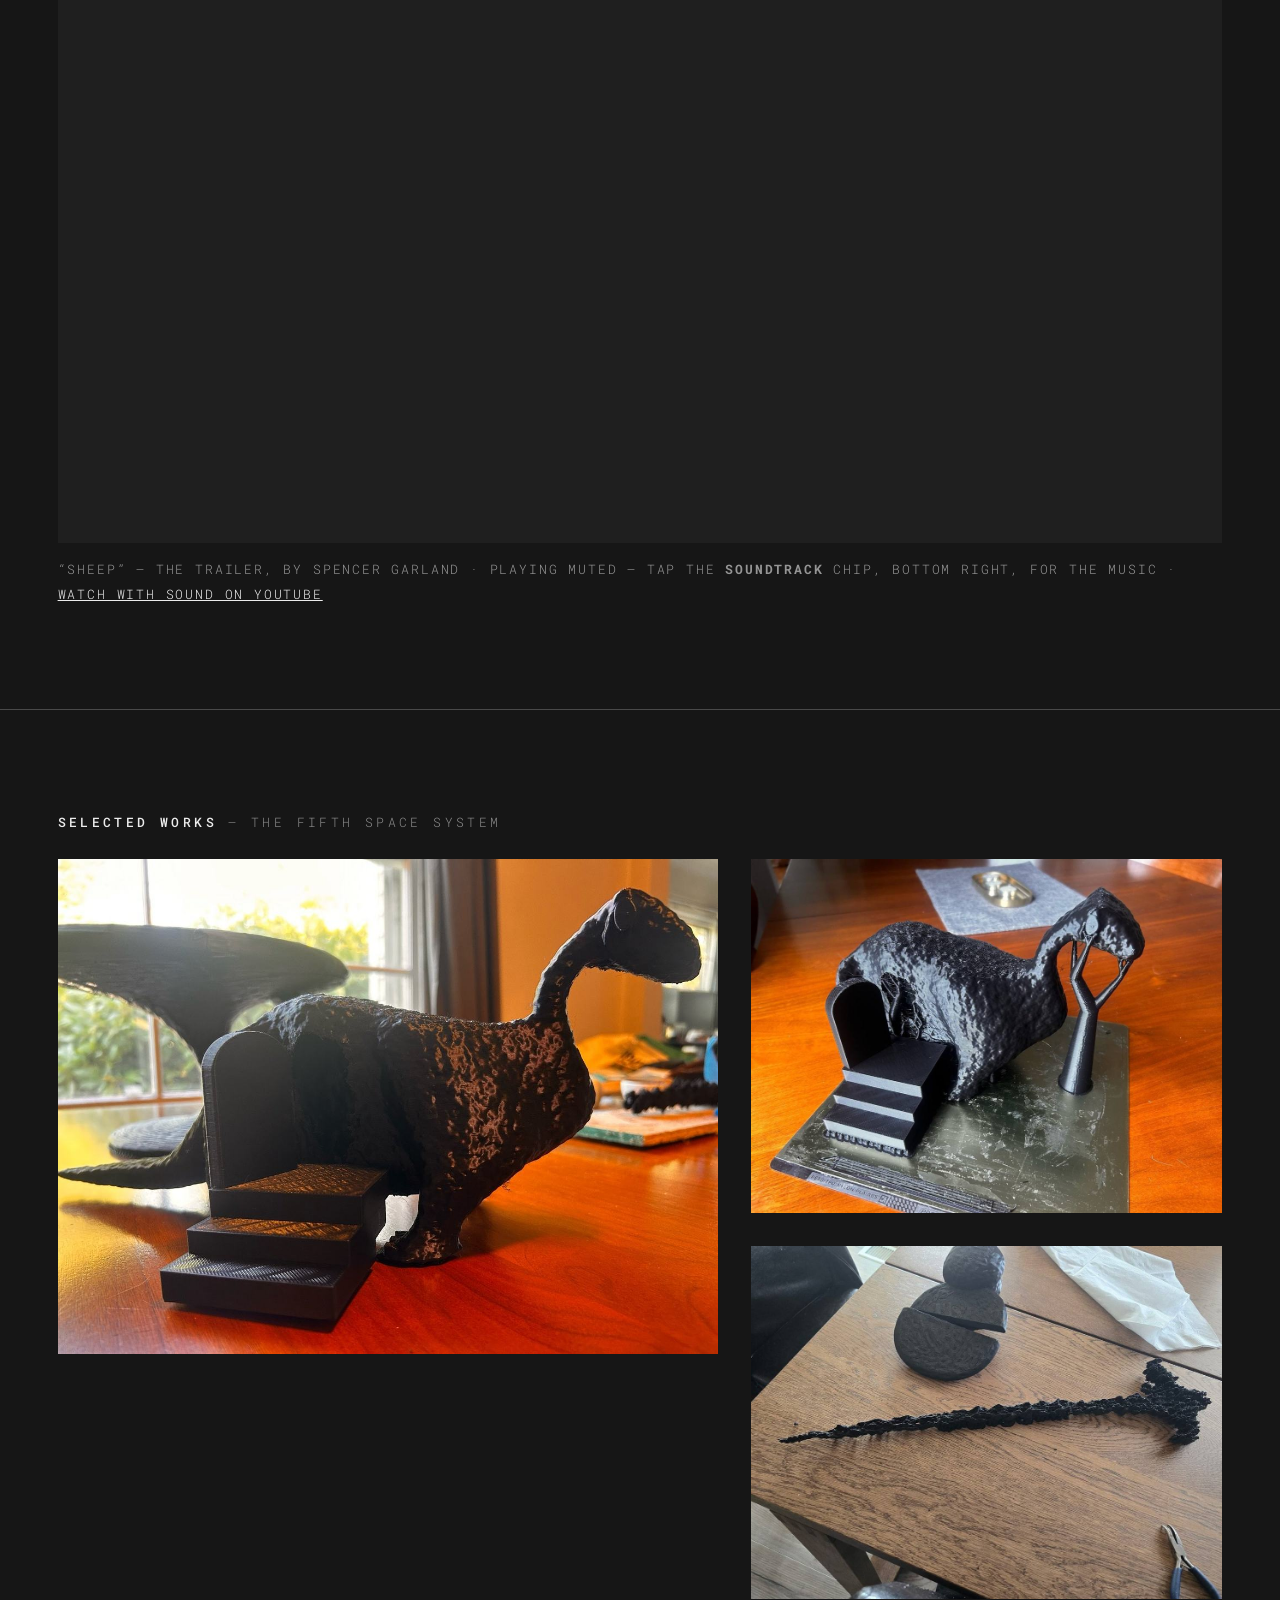
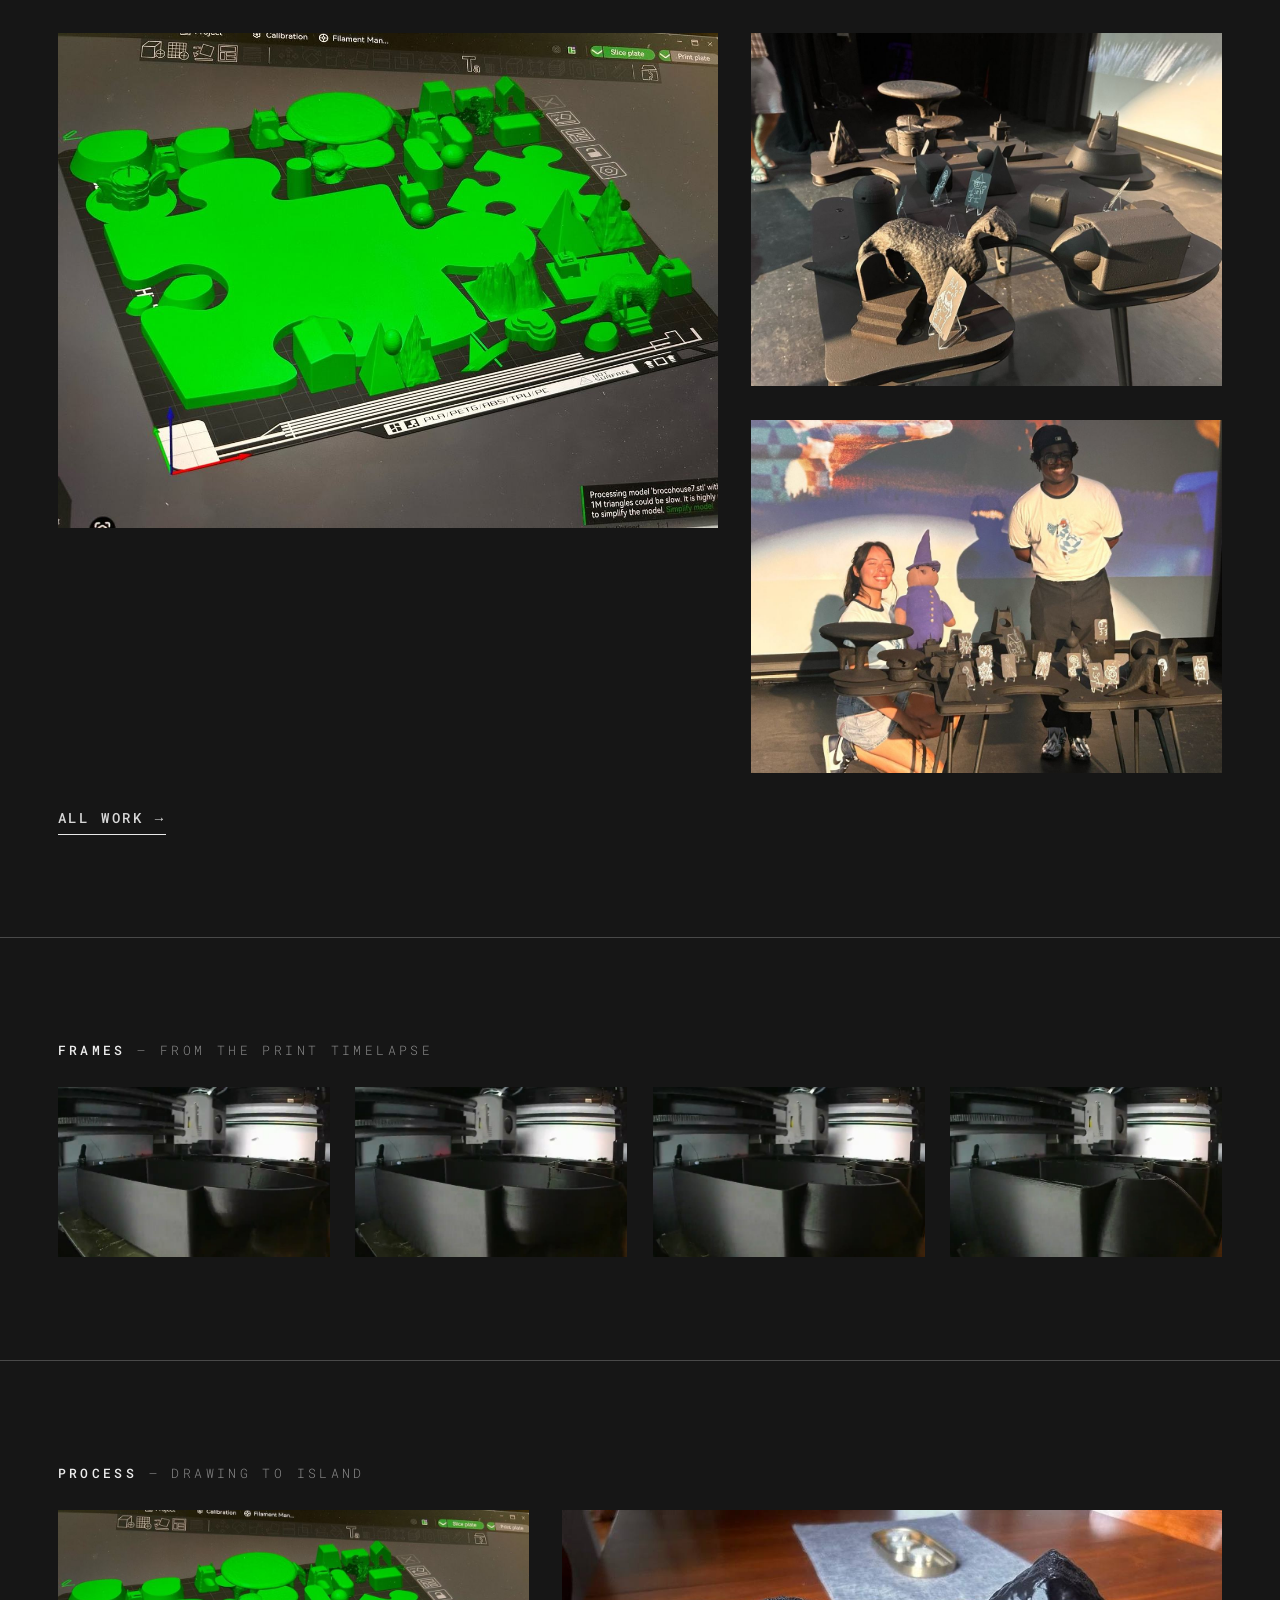
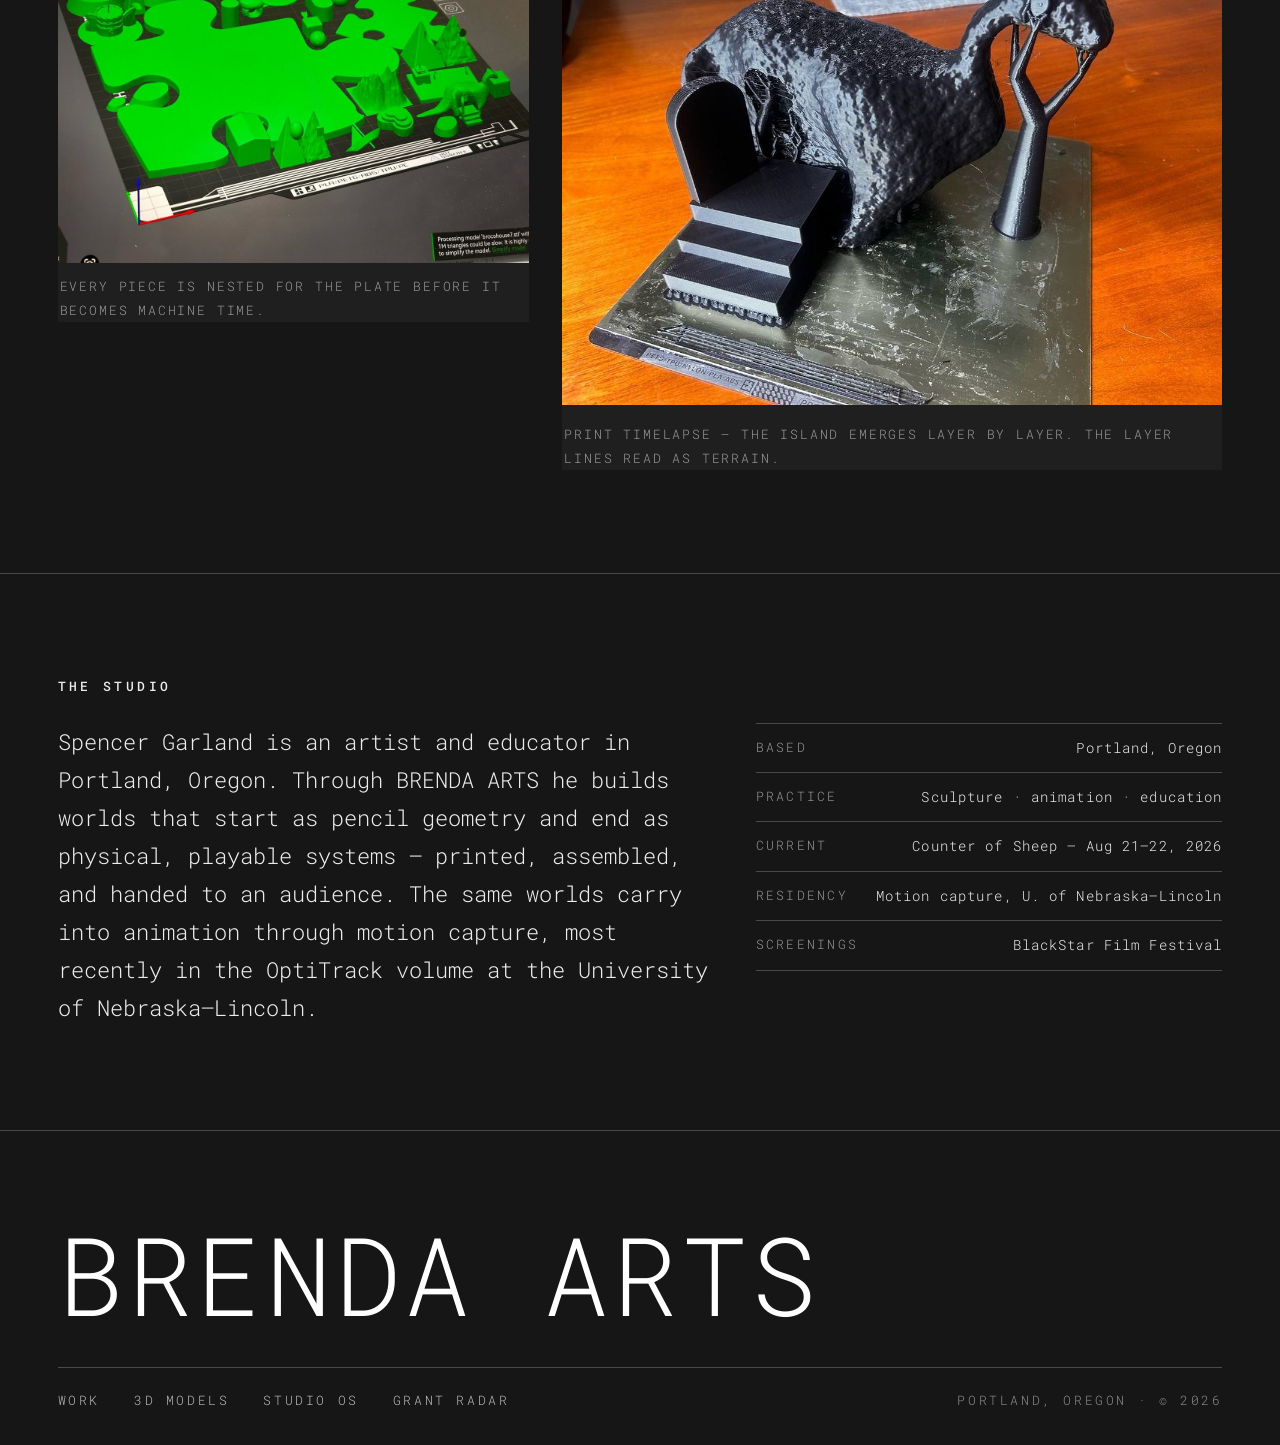
==== commit 6f356d64: "Publish the full experience: presentation, homepage globe, confetti, favicons (brenda-arts @ 84833fb" ====
--- a/index.html
+++ b/index.html
@@ -2,6 +2,7 @@
 <html lang="en">
 <head>
 <meta name="robots" content="noindex, nofollow" />
+<link rel="icon" href="data:image/svg+xml,%3Csvg xmlns='http://www.w3.org/2000/svg' viewBox='0 0 32 32'%3E%3Crect x='2' y='8' width='28' height='22' rx='4' fill='%23facc15' stroke='%23232326' stroke-width='3'/%3E%3Cpath d='M12 8v-2a4 4 0 1 1 8 0v2' fill='%23e03131' stroke='%23232326' stroke-width='3'/%3E%3C/svg%3E" />
 <meta charset="utf-8" />
 <meta name="viewport" content="width=device-width, initial-scale=1, viewport-fit=cover" />
 <title>BRENDA ARTS — Spencer Garland</title>
@@ -9,7 +10,7 @@
 <meta name="theme-color" content="#161616" />
 <link rel="preconnect" href="https://fonts.googleapis.com" />
 <link rel="preconnect" href="https://fonts.gstatic.com" crossorigin />
-<link href="https://fonts.googleapis.com/css2?family=Roboto+Mono:wght@300;500&display=swap" rel="stylesheet" />
+<link href="https://fonts.googleapis.com/css2?family=Fredoka:wght@500;600;700&family=Roboto+Mono:wght@300;500&display=swap" rel="stylesheet" />
 <style>
   :root{
     --bg:#161616; --panel:#1f1f1f; --ink:rgba(255,255,255,.92); --ink2:rgba(255,255,255,.55);
@@ -164,6 +165,61 @@
   .ytcap{font-size:13px;letter-spacing:.14em;text-transform:uppercase;color:var(--ink2);padding-top:14px;line-height:1.9}
   .ytcap a{color:var(--ink)}
 
+
+  /* ---------- homepage explainer: the game, upper right ---------- */
+  .game-card{position:absolute;top:clamp(120px,16vh,170px);right:var(--pad);z-index:3;max-width:340px;
+    background:#faf9f6;color:#232326;border:3px solid #232326;border-radius:18px;padding:18px 18px 16px;
+    box-shadow:6px 6px 0 #facc15;transform:rotate(1.2deg)}
+  .game-card .gk{font-family:"Fredoka","Roboto Mono",sans-serif;font-weight:700;font-size:12px;
+    letter-spacing:.16em;text-transform:uppercase;color:#5b63ba}
+  .game-card p{font-size:12.5px;line-height:1.6;margin-top:8px}
+  .game-card a{display:inline-block;margin-top:12px;background:#facc15;color:#232326;text-decoration:none;
+    font-family:"Fredoka","Roboto Mono",sans-serif;font-weight:600;font-size:13px;padding:9px 16px;
+    border-radius:999px;border:2.5px solid #232326;box-shadow:3px 3px 0 #232326;transition:transform .12s,box-shadow .12s}
+  .game-card a:hover{transform:translate(2px,2px);box-shadow:1px 1px 0 #232326}
+  @media (max-width:980px){ .game-card{display:none} }
+
+ /* ---------- globe ---------- */
+  .globe-wrap{position:relative;padding:clamp(10px,3vw,30px) var(--pad) 0}
+  #globe{width:100%;height:clamp(420px,66vh,720px);border-radius:20px;background:
+         radial-gradient(120% 120% at 30% 20%, #23233a 0%, #16161c 55%, #101014 100%);
+         cursor:grab;touch-action:none;outline:1px solid #2c2c34}
+  #globe.grabbing{cursor:grabbing}
+  .globe-hint{position:absolute;left:calc(var(--pad) + 18px);bottom:18px;font-size:11px;letter-spacing:.18em;
+              text-transform:uppercase;color:rgba(255,255,255,.55);pointer-events:none}
+  .legend{position:absolute;right:calc(var(--pad) + 18px);top:18px;display:flex;gap:14px;font-size:11px;
+          letter-spacing:.14em;text-transform:uppercase;color:rgba(255,255,255,.6);pointer-events:none}
+  .legend i{display:inline-block;width:10px;height:10px;border-radius:50%;margin-right:6px;vertical-align:-1px}
+
+  /* city card */
+  #city-card{position:absolute;top:24px;right:calc(var(--pad) + 24px);width:min(340px,calc(100% - 48px));
+             background:var(--panel);color:var(--ink);border-radius:16px;padding:22px 22px 18px;
+             box-shadow:0 18px 50px rgba(0,0,0,.5);display:none;z-index:5}
+  #city-card.open{display:block;animation:pop .28s cubic-bezier(.2,1.4,.4,1)}
+  @keyframes pop{from{transform:scale(.92);opacity:0}to{transform:scale(1);opacity:1}}
+  #city-card .cc-kicker{font-size:10.5px;font-weight:700;letter-spacing:.24em;text-transform:uppercase;color:var(--gold)}
+  #city-card h2{font-size:22px;font-weight:700;text-transform:uppercase;letter-spacing:.01em;margin:6px 0 2px}
+  #city-card .cc-country{font-size:12px;color:var(--ink2);letter-spacing:.14em;text-transform:uppercase}
+  #city-card .cc-lang{margin-top:12px;font-size:12px;color:var(--ink2)}
+  #city-card .cc-lang b{color:var(--ink);font-weight:500}
+  #city-card .cc-love{margin-top:14px;background:var(--panel2);border-radius:12px;padding:12px 14px;font-size:13px}
+  #city-card .cc-love .t{font-size:10.5px;font-weight:700;letter-spacing:.2em;text-transform:uppercase;color:var(--teal);margin-bottom:6px}
+  #city-card .cc-buddy{margin-top:14px;background:var(--purple-soft);border-radius:12px;padding:12px 14px;font-size:13px;color:var(--ink)}
+  #city-card .cc-buddy .t{font-size:10.5px;font-weight:700;letter-spacing:.2em;text-transform:uppercase;color:var(--purple);margin-bottom:6px}
+  #city-card .cc-cta{display:block;margin-top:16px;text-align:center;background:var(--ink);color:#fff;text-decoration:none;
+                     font-size:12px;font-weight:500;letter-spacing:.18em;text-transform:uppercase;
+                     padding:12px 14px;border-radius:999px}
+  #city-card .cc-cta:hover{background:var(--purple)}
+  #city-card .cc-note{text-align:center;font-size:10px;color:var(--paper);margin-top:8px;letter-spacing:.06em}
+  #city-card .cc-x{position:absolute;top:12px;right:14px;background:none;border:0;font-size:18px;cursor:pointer;
+                   color:var(--paper);font-family:inherit}
+  @media (max-width:840px){
+    #city-card{top:auto;bottom:16px;right:16px;left:16px;width:auto}
+  }
+
+  /* ---------- sections ---------- */
+  .fx-confetti{position:fixed;inset:0;pointer-events:none;z-index:200;overflow:hidden}
+  .fx-confetti i{position:absolute;display:block;border-radius:3px}
   /* ---- soundtrack chip (official Spotify embed) ---- */
   .soundtrack{position:fixed;right:18px;bottom:18px;z-index:150;text-align:right}
   .soundtrack .pill{display:inline-flex;align-items:center;gap:10px;background:#fff;color:#000;border:0;cursor:pointer;
@@ -203,8 +259,40 @@
     <h1><span>BRENDA</span><span>ARTS</span></h1>
     <div class="kick">Spencer Garland - Portland, Oregon</div>
   </div>
+  <aside class="game-card">
+    <div class="gk">✦ New: Counter of Sheep — World Traveler</div>
+    <p>A buddy you build with your own hands — who wakes up on your phone, takes you hunting for puzzle
+    pieces in real places, and introduces you to kids around the world.</p>
+    <a href="counter-of-sheep.html">Come on an adventure →</a>
+  </aside>
   <div class="sub">Sculpture · Animation<br/>Playable Worlds</div>
 </header>
+
+<section id="world" aria-label="The world hunt" style="padding-bottom:clamp(40px,5vw,70px)">
+  <div class="kicker"><b>The world hunt</b> — where in the world is my piece?</div>
+  <p style="max-width:62ch;margin:0 0 6px;font-size:13px;color:rgba(255,255,255,.72)">
+  Red pins mark chapter cities holding pieces of the island. Drag the globe. Tap a pin. Go find it.</p>
+<div class="globe-wrap">
+  <div id="globe" role="application" aria-label="Interactive globe of chapter cities. Drag to spin. Tap a red pin for city details.">
+    <div id="city-card" aria-live="polite">
+      <button class="cc-x" id="cc-x" type="button" aria-label="Close">×</button>
+      <div class="cc-kicker" id="cc-kicker">Chapter city</div>
+      <h2 id="cc-name">—</h2>
+      <div class="cc-country" id="cc-country">—</div>
+      <div class="cc-lang" id="cc-lang"></div>
+      <div class="cc-love"><div class="t">Kids here love</div><div id="cc-love"></div></div>
+      <div class="cc-buddy"><div class="t">Your buddy says</div><div id="cc-buddy"></div></div>
+      <a class="cc-cta" id="cc-cta" href="counter-of-sheep.html">Open the Counter of Sheep app</a>
+      <div class="cc-note">Pilot app launches with the Portland school pilot</div>
+    </div>
+  </div>
+  <div class="legend">
+    <span><i style="background:var(--red)"></i>Puzzle piece waiting</span>
+    <span><i style="background:var(--teal)"></i>Found by kids</span>
+  </div>
+  <div class="globe-hint">Drag to spin · Tap a red pin</div>
+</div>
+</section>
 
 <main id="main">
 
@@ -418,5 +506,285 @@
 });
 
 </script>
+<script type="importmap">
+{ "imports": {
+    "three": "/vendor/three/build/three.module.js",
+    "three/addons/": "/vendor/three/examples/jsm/"
+} }
+</script>
+<script type="module">
+import * as THREE from 'three';
+import { OrbitControls } from 'three/addons/controls/OrbitControls.js';
+
+const CITIES = [
+  { name:'Portland',       country:'United States', lat:45.52,  lon:-122.68, langs:'English', love:'Forest Park hikes, Powell\'s Books, Saturday Market, and rain that never quits.', buddy:'This is home base — our class started it all. Piece #001 sleeps at the workshop.' },
+  { name:'New York City',  country:'United States', lat:40.71,  lon:-74.01,  langs:'English · Español · 中文', love:'Staten Island ferries, subway performers, and the biggest brick buildings anywhere.', buddy:'A piece is hiding somewhere in a Brooklyn studio. Ask the printers.' },
+  { name:'Los Angeles',    country:'United States', lat:34.05,  lon:-118.24, langs:'English · Español · 한국어', love:'Murals a whole block long, taco trucks, and griffins at the park (the Observatory!).', buddy:'The movie people build worlds here. So do we.' },
+  { name:'Chicago',        country:'United States', lat:41.88,  lon:-87.63,  langs:'English · Español · Polski', love:'The "L" train rattles overhead, dinos at the Field Museum, and Lake Michigan like an ocean.', buddy:'A woodworker by the river holds a dovetail piece. You can hear the saw from the street.' },
+  { name:'Toronto',        country:'Canada',        lat:43.65,  lon:-79.38,  langs:'English · Français · 普通话', love:'An island park you take a boat to, and 140 languages spoken by its kids.', buddy:'The piece here is bilingual. So is everybody.' },
+  { name:'Mexico City',         country:'Mexico',        lat:19.43,  lon:-99.13,  langs:'Español', love:'Axolotls, marigold festivals, pyramid cities under the streets, and the best pan dulce on Earth.', buddy:'El carpintero del taller guarda una pieza. Huele a canela.' },
+  { name:'São Paulo',      country:'Brazil',        lat:-23.55, lon:-46.63,  langs:'Português', love:'Grafite taller than buildings, futevôlei at the park, and pastel on rainy days.', buddy:'Tem uma peça escondida num ateliê cheio de tinta. Vamos?' },
+  { name:'Buenos Aires',   country:'Argentina',     lat:-34.60, lon:-58.38,  langs:'Español', love:'Bookstores in old theaters, dominoes in the plazas, and murga drums that shake the street.', buddy:'Un dibujante tiene tu pieza. Traé sube.' },
+  { name:'London',         country:'United Kingdom',lat:51.51,  lon:-0.13,   langs:'English · Polski · Urdu', love:'Free world-class museums, foxes in the gardens, and a clock tower everybody checks.', buddy:'A piece sits behind a print shop door in Shoreditch. Mind the gap.' },
+  { name:'Berlin',         country:'Germany',       lat:52.52,  lon:13.40,   langs:'Deutsch · English · Türkçe', love:'Karaoke in the park, currywurst, bears painted on every corner, and a wall that\'s now a gallery.', buddy:'Ein Stück wartet in einer Werkstatt voller Licht. Es summt.' },
+  { name:'Paris',          country:'France',        lat:48.86,  lon:2.35,    langs:'Français', love:'Croissant missions, a tower that sparkles on the hour, and studio ateliers with the windows open.', buddy:'Une pièce t\'attend chez une relieuse. Apporte ton courage.' },
+  { name:'Lagos',          country:'Nigeria',       lat:6.52,   lon:3.38,    langs:'English · Yorùbá · Igbo', love:'Afrobeats from every window, jollof at the parties, and a city that NEVER sleeps.', buddy:'The drummer buddy comes from here. His piece is near the water.' },
+  { name:'Cape Town',     country:'South Africa',  lat:-33.92, lon:18.42,   langs:'English · isiXhosa · Afrikaans', love:'A flat mountain you can hike, penguins at the beach, and paint so bright it sings.', buddy:'There\'s a piece at the end of a street full of murals. Go say hi.' },
+  { name:'Cairo',         country:'Egypt',         lat:30.04,  lon:31.24,   langs:'العربية', love:'5,000-year-old neighbors, koshari for dinner, and a city where every corner has a story.', buddy:'قطعة تنتظرك في ورشةٍ مليئة بالورق والذهب. اذهب.' },
+  { name:'Nairobi',        country:'Kenya',        lat:-1.29,  lon:36.82,   langs:'English · Kiswahili', love:'Giraffes who eat from your hand, matatu buses painted like rockets, and runners everywhere at dawn.', buddy:'A beaded piece waits at a craft collective. It hums when you\'re close.' },
+  { name:'Tokyo',          country:'Japan',        lat:35.68,  lon:139.69,  langs:'日本語', love:'Ghibli heroes on screen, gachapon surprises, crosswalks like rivers of people, and custard pancakes.', buddy:'工作室に一個のピースが眠っている。ドアを叩いて。' },
+  { name:'Melbourne',      country:'Australia',    lat:-37.81, lon:144.96,  langs:'English', love:'Laneways full of paint, penguins marching at sunset, and coffee the grown-ups rave about.', buddy:'A piece hides down a graffiti alley. It likes the smell of espresso.' },
+];
+
+/* rough, charmingly blocky continents — [lon, lat] pairs, drawn onto the sphere texture */
+const LAND = [
+  /* North America */ [[-168,66],[-140,70],[-120,72],[-95,73],[-80,72],[-62,60],[-64,46],[-70,44],[-75,38],[-81,26],[-97,26],[-105,20],[-110,23],[-117,33],[-125,40],[-125,49],[-132,57],[-152,60],[-166,60],[-168,66]],
+  /* Greenland */ [[-45,60],[-22,70],[-18,80],[-40,83],[-58,76],[-55,66],[-45,60]],
+  /* South America */ [[-77,8],[-60,10],[-50,0],[-35,-6],[-39,-14],[-48,-26],[-53,-34],[-58,-39],[-65,-41],[-71,-46],[-69,-53],[-74,-50],[-73,-40],[-71,-30],[-70,-18],[-77,-12],[-81,-5],[-77,8]],
+  /* Africa */ [[-17,15],[-8,5],[9,4],[9,-1],[12,-6],[9,-17],[15,-29],[20,-35],[27,-34],[33,-27],[35,-18],[40,-11],[41,-2],[51,11],[43,12],[37,18],[33,28],[20,32],[10,34],[-6,35],[-17,21],[-17,15]],
+  /* Madagascar */ [[44,-25],[50,-16],[49,-12],[45,-16],[44,-25]],
+  /* Europe */ [[-9,37],[-6,44],[-2,48],[5,51],[8,54],[5,58],[12,56],[18,56],[21,60],[28,60],[30,66],[24,71],[18,69],[12,65],[8,63],[5,58],[0,52],[-2,48],[-9,43],[-9,37]],
+  /* UK+IE */ [[-10,52],[-6,55],[-3,59],[0,53],[-6,51],[-10,52]],
+  /* Asia (big rough) */ [[30,66],[42,68],[60,70],[80,73],[100,76],[130,72],[150,70],[160,66],[155,58],[142,53],[135,43],[127,39],[122,30],[110,20],[105,10],[103,1],[98,8],[95,17],[88,22],[80,15],[77,8],[72,20],[68,24],[66,30],[62,25],[57,25],[48,30],[44,38],[36,36],[27,40],[26,45],[30,50],[30,66]],
+  /* Japan */ [[130,31],[135,34],[140,36],[142,40],[145,43],[141,45],[138,37],[133,34],[130,31]],
+  /* SE Asia islands */ [[95,5],[103,-1],[106,-6],[112,-8],[118,-8],[116,-3],[105,1],[95,5]],
+  /* Sumatra/Java line */ [[95,5],[105,-6],[115,-8],[130,-8],[140,-8],[135,-4],[120,-2],[105,2],[95,5]],
+  /* Australia */ [[114,-22],[114,-34],[120,-34],[129,-32],[137,-35],[141,-38],[147,-38],[150,-35],[153,-28],[153,-25],[146,-19],[142,-11],[136,-12],[131,-12],[125,-14],[122,-18],[114,-22]],
+  /* New Zealand */ [[166,-46],[172,-41],[175,-37],[173,-34],[170,-42],[166,-46]],
+  /* New Guinea */ [[131,-1],[140,-2],[147,-6],[143,-8],[135,-4],[131,-1]],
+];
+
+/* ---------- texture ---------- */
+function makeGlobeTexture(){
+  const w = 2048, h = 1024;
+  const c = document.createElement('canvas'); c.width = w; c.height = h;
+  const x = c.getContext('2d');
+  const px = (lon, lat) => [ (lon + 180) / 360 * w, (90 - lat) / 180 * h ];
+
+  const g = x.createLinearGradient(0, 0, 0, h);
+  g.addColorStop(0, '#1e1e26'); g.addColorStop(.5, '#191921'); g.addColorStop(1, '#1e1e26');
+  x.fillStyle = g; x.fillRect(0, 0, w, h);
+
+  /* dotted ocean grid — the fun retro-board-game feel */
+  x.fillStyle = 'rgba(122,128,214,.16)';
+  for (let lat = -80; lat <= 80; lat += 10){
+    for (let lon = -180; lon < 180; lon += 10){
+      const [a, b] = px(lon, lat);
+      x.beginPath(); x.arc(a, b, 2.2, 0, 7); x.fill();
+    }
+  }
+
+  /* landmasses: warm paper with a soft speckle */
+  for (const poly of LAND){
+    x.beginPath();
+    poly.forEach(([lon, lat], i) => { const [a, b] = px(lon, lat); i ? x.lineTo(a, b) : x.moveTo(a, b); });
+    x.closePath();
+    x.fillStyle = '#f4ecd8'; x.fill();
+    x.strokeStyle = '#facc15'; x.lineWidth = 5; x.stroke();
+  }
+  /* sprinkle speckles on land only (clip to land) */
+  x.save();
+  for (const poly of LAND){
+    x.beginPath();
+    poly.forEach(([lon, lat], i) => { const [a, b] = px(lon, lat); i ? x.lineTo(a, b) : x.moveTo(a, b); });
+    x.closePath(); x.clip();
+  }
+  x.fillStyle = 'rgba(202,138,4,.5)';
+  for (let i = 0; i < 1400; i++){
+    const a = Math.random() * w, b = Math.random() * h;
+    x.beginPath(); x.arc(a, b, Math.random() * 2.4 + .6, 0, 7); x.fill();
+  }
+  x.restore();
+
+  const t = new THREE.CanvasTexture(c);
+  t.colorSpace = THREE.SRGBColorSpace;
+  return t;
+}
+
+/* ---------- scene ---------- */
+const el = document.getElementById('globe');
+const renderer = new THREE.WebGLRenderer({ antialias: true, alpha: true });
+renderer.setPixelRatio(Math.min(devicePixelRatio, 2));
+renderer.setSize(el.clientWidth, el.clientHeight);
+el.appendChild(renderer.domElement);
+
+const scene = new THREE.Scene();
+const camera = new THREE.PerspectiveCamera(38, el.clientWidth / el.clientHeight, .1, 100);
+camera.position.set(0, 0.6, 7.2);
+
+scene.add(new THREE.AmbientLight(0xffffff, 1.1));
+const key = new THREE.DirectionalLight(0xfff3c7, 1.6); key.position.set(4, 3, 5); scene.add(key);
+const rim = new THREE.DirectionalLight(0x7a80d6, 1.2); rim.position.set(-5, -2, -4); scene.add(rim);
+
+const world = new THREE.Group(); scene.add(world);
+const R = 2.6;
+
+const globe = new THREE.Mesh(
+  new THREE.SphereGeometry(R, 64, 48),
+  new THREE.MeshStandardMaterial({ map: makeGlobeTexture(), roughness: .92, metalness: 0 })
+);
+world.add(globe);
+
+/* glow atmosphere */
+world.add(new THREE.Mesh(
+  new THREE.SphereGeometry(R * 1.04, 48, 36),
+  new THREE.MeshBasicMaterial({ color: 0x5b63ba, transparent: true, opacity: .10, side: THREE.BackSide })
+));
+
+/* sparkle ring — hologram confetti in purple + gold */
+const sparkles = new THREE.Group(); world.add(sparkles);
+const sparkGeo = new THREE.OctahedronGeometry(.045);
+const sparkMats = [new THREE.MeshBasicMaterial({ color: 0x9aa0ff }), new THREE.MeshBasicMaterial({ color: 0xfacc15 }), new THREE.MeshBasicMaterial({ color: 0xdb2777 })];
+for (let i = 0; i < 90; i++){
+  const m = new THREE.Mesh(sparkGeo, sparkMats[i % 3]);
+  const a = Math.random() * Math.PI * 2, b = Math.acos(Math.random() * 2 - 1);
+  const r = R * (1.12 + Math.random() * .28);
+  m.position.set(r * Math.sin(b) * Math.cos(a), r * Math.cos(b), r * Math.sin(b) * Math.sin(a));
+  m.userData.spin = .4 + Math.random();
+  sparkles.add(m);
+}
+
+/* pins: red pushpin with a white belly dot + invisible fat hit target */
+const pins = [];
+const pinGroup = new THREE.Group(); world.add(pinGroup);
+
+/* puzzle-piece top: a tile with a jigsaw tab, like the island's map pieces */
+function puzzleGeometry(){
+  const w = .20, h = .15;
+  const sh = new THREE.Shape();
+  sh.moveTo(-w/2, -h/2);
+  sh.lineTo(w/2, -h/2);
+  sh.lineTo(w/2, h/2);
+  sh.lineTo(.05, h/2);
+  sh.absarc(0, h/2, .05, 0, Math.PI, false);
+  sh.lineTo(-w/2, h/2);
+  sh.lineTo(-w/2, -h/2);
+  sh.closePath();
+  return new THREE.ExtrudeGeometry(sh, { depth: .045, bevelEnabled: true,
+    bevelThickness: .012, bevelSize: .012, bevelSegments: 2 });
+}
+function addPin(city){
+  const g = new THREE.Group();
+  const stem = new THREE.Mesh(new THREE.CylinderGeometry(.014, .014, .13, 8),
+    new THREE.MeshStandardMaterial({ color: 0x232326, roughness: .5 }));
+  stem.position.y = .065;
+  const head = new THREE.Mesh(puzzleGeometry(),
+    new THREE.MeshStandardMaterial({ color: 0xe03131, roughness: .38 }));
+  head.position.y = .155; head.rotation.x = -Math.PI / 2; head.scale.setScalar(1.25);
+  const hit = new THREE.Mesh(new THREE.SphereGeometry(.22, 8, 8),
+    new THREE.MeshBasicMaterial({ visible: false }));
+  hit.position.y = .12;
+  g.add(stem, head, hit);
+
+  const lat = city.lat * Math.PI / 180, lon = city.lon * Math.PI / 180;
+  const v = new THREE.Vector3(
+    R * Math.cos(lat) * Math.cos(lon),
+    R * Math.sin(lat),
+    -R * Math.cos(lat) * Math.sin(lon)
+  );
+  g.position.copy(v);
+  g.lookAt(v.clone().multiplyScalar(2));
+  g.rotateX(Math.PI / 2);
+  hit.userData.city = city;
+  pinGroup.add(g);
+  pins.push({ group: g, head, city, hit });
+}
+CITIES.forEach(addPin);
+
+window.__world = { scene, camera, renderer, world, pins, openCard };
+const controls = new OrbitControls(camera, renderer.domElement);
+controls.enableDamping = true; controls.dampingFactor = .06;
+controls.enablePan = false;
+controls.minDistance = 4.2; controls.maxDistance = 12;
+controls.autoRotate = true; controls.autoRotateSpeed = .5;
+renderer.domElement.addEventListener('pointerdown', () => { controls.autoRotate = false; el.classList.add('grabbing'); });
+addEventListener('pointerup', () => el.classList.remove('grabbing'));
+
+/* raycast hover + click */
+const ray = new THREE.Raycaster();
+const ptr = new THREE.Vector2(-9, -9);
+let hovered = null;
+function setPtr(e){
+  const r = renderer.domElement.getBoundingClientRect();
+  ptr.x = ((e.clientX - r.left) / r.width) * 2 - 1;
+  ptr.y = -((e.clientY - r.top) / r.height) * 2 + 1;
+}
+renderer.domElement.addEventListener('pointermove', setPtr);
+renderer.domElement.addEventListener('click', (e) => {
+  setPtr(e);
+  ray.setFromCamera(ptr, camera);
+  const hits = ray.intersectObjects(pins.map(p => p.hit));
+  if (hits.length) openCard(hits[0].object.userData.city);
+});
+
+const card = document.getElementById('city-card');
+function openCard(city){
+  document.getElementById('cc-name').textContent = city.name;
+  document.getElementById('cc-country').textContent = city.country;
+  document.getElementById('cc-lang').innerHTML = '<b>Spoken here:</b> ' + city.langs;
+  document.getElementById('cc-love').textContent = city.love;
+  document.getElementById('cc-buddy').textContent = '"' + city.buddy + '"';
+  card.classList.add('open');
+}
+document.getElementById('cc-x').addEventListener('click', () => card.classList.remove('open'));
+
+/* resize */
+function resize(){
+  const w = el.clientWidth, h = el.clientHeight;
+  renderer.setSize(w, h);
+  camera.aspect = w / h; camera.updateProjectionMatrix();
+}
+addEventListener('resize', resize);
+
+/* animate */
+const clock = new THREE.Clock();
+function tick(){
+  requestAnimationFrame(tick);
+  const t = clock.getElapsedTime();
+  sparkles.children.forEach((m, i) => {
+    m.rotation.x = t * m.userData.spin; m.rotation.y = t * m.userData.spin * .7;
+  });
+  pins.forEach((p, i) => {
+    const hot = p === hovered;
+    const s = hot ? 1.35 + Math.sin(t * 6) * .08 : 1;
+    p.head.scale.setScalar(s);
+  });
+  controls.update();
+  renderer.render(scene, camera);
+}
+function hoverCheck(){
+  ray.setFromCamera(ptr, camera);
+  const hits = ray.intersectObjects(pins.map(p => p.hit));
+  hovered = hits.length ? pins.find(p => p.hit === hits[0].object) : null;
+  renderer.domElement.style.cursor = hovered ? 'pointer' : '';
+}
+setInterval(hoverCheck, 90);
+tick();
+</script>
+<script>
+/* fun layer: confetti over every page */
+(function(){
+  const box = document.createElement('div');
+  box.className = 'fx-confetti'; box.setAttribute('aria-hidden','true');
+  document.body.appendChild(box);
+  const colors = ['#facc15','#5b63ba','#db2777','#2563eb','#0f9d6d','#e03131'];
+  for (let i = 0; i < 30; i++){
+    const c = document.createElement('i');
+    const sz = 4 + Math.random() * 7;
+    c.style.width = sz + 'px'; c.style.height = sz * .7 + 'px';
+    c.style.left = Math.random() * 100 + '%';
+    c.style.top = '-16px';
+    c.style.background = colors[i % colors.length];
+    c.style.opacity = .18 + Math.random() * .22;
+    const rot = Math.random() * 90;
+    const dur = 9 + Math.random() * 11;
+    c.animate(
+      [{ transform: 'rotate(' + rot + 'deg) translateY(0)' },
+       { transform: 'rotate(' + rot + 'deg) translateY(' + (innerHeight + 60) + 'px)' }],
+      { duration: dur * 1000, delay: -Math.random() * dur * 1000, iterations: Infinity, easing: 'linear' });
+    box.appendChild(c);
+  }
+})();
+</script>
 </body>
 </html>
